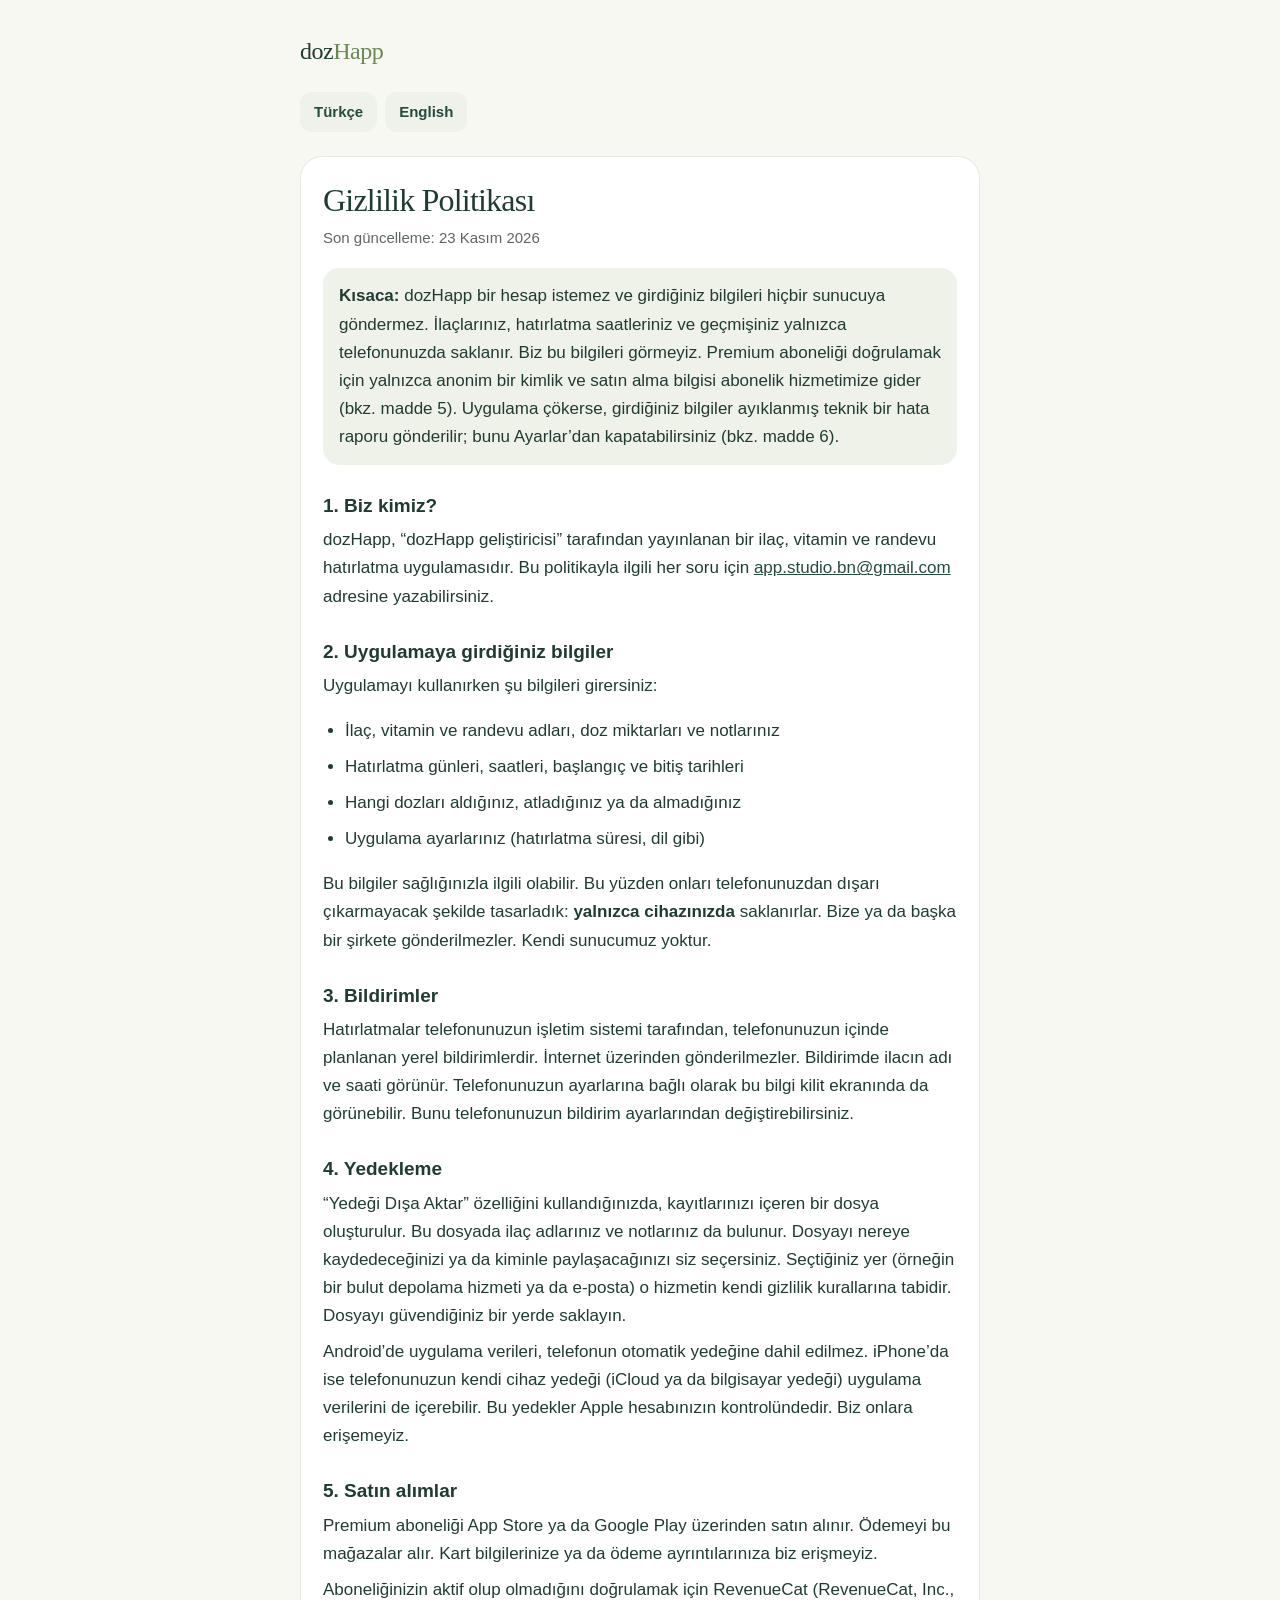
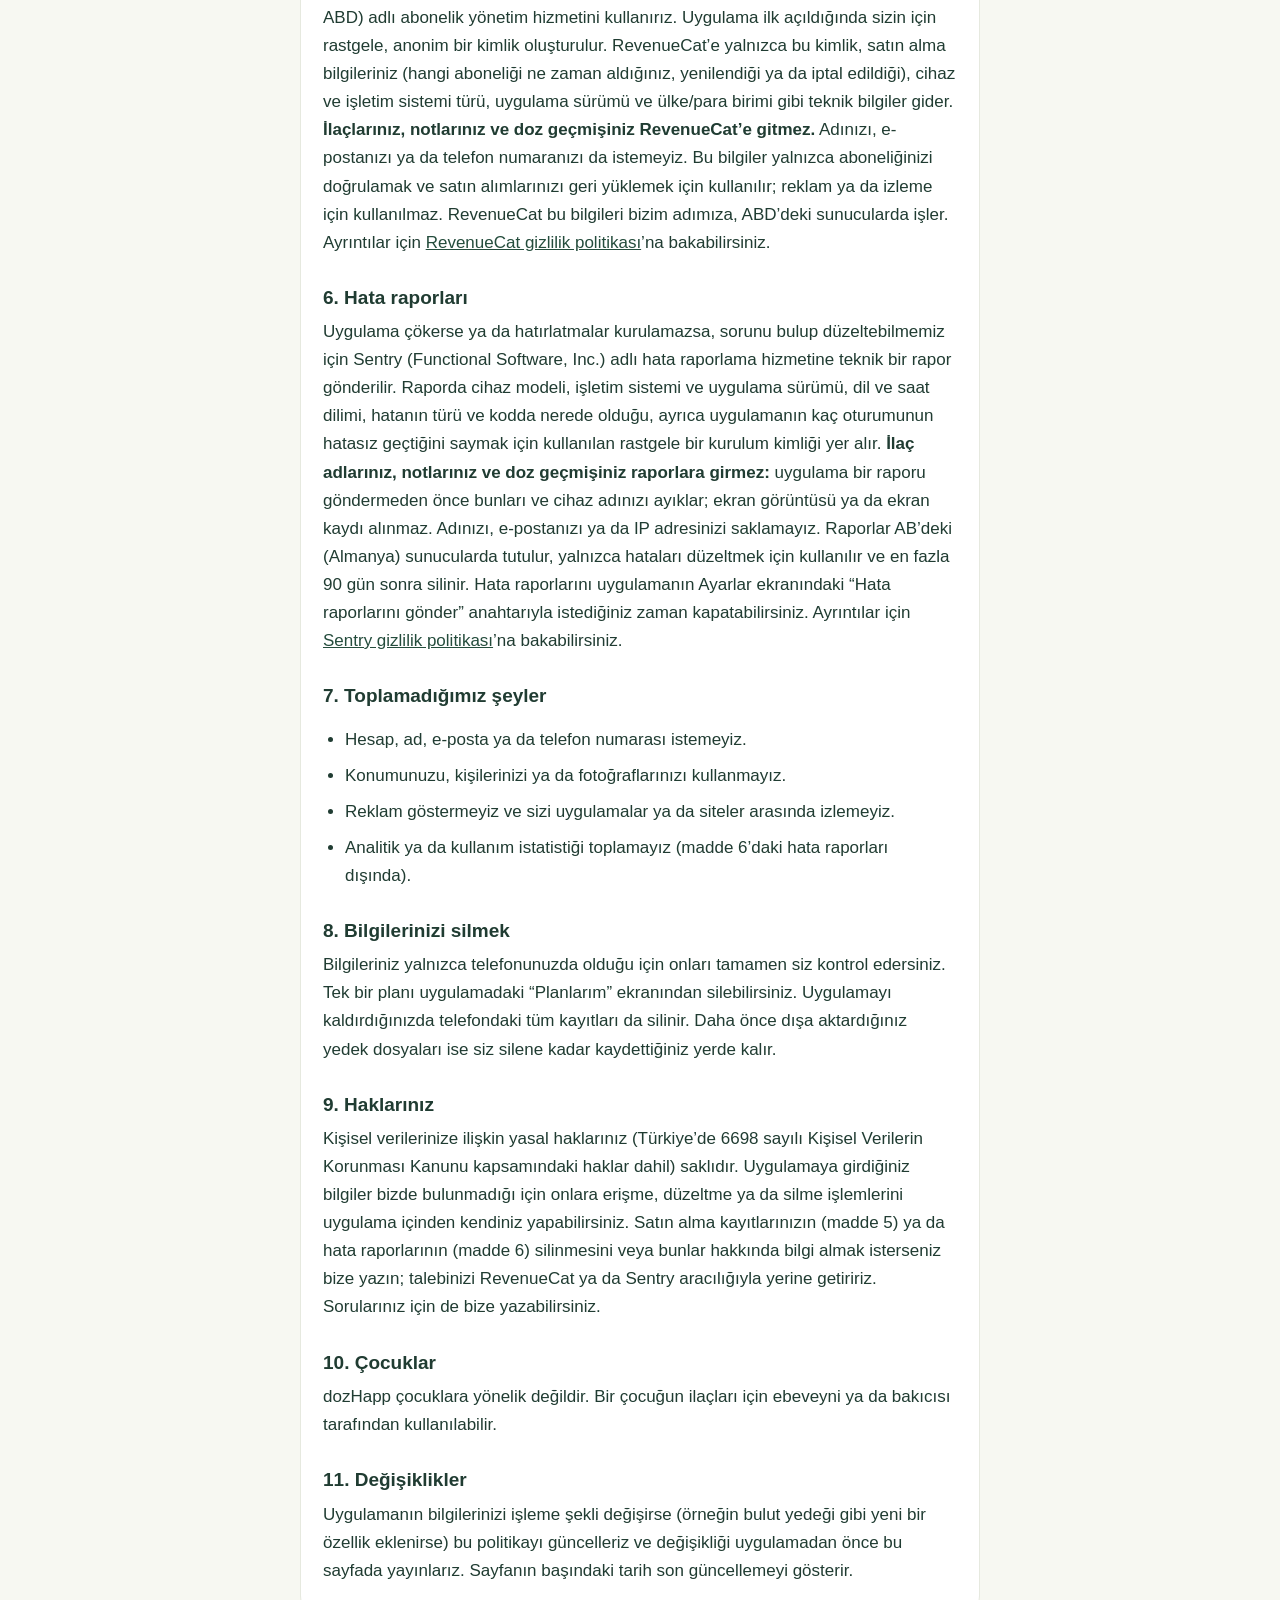
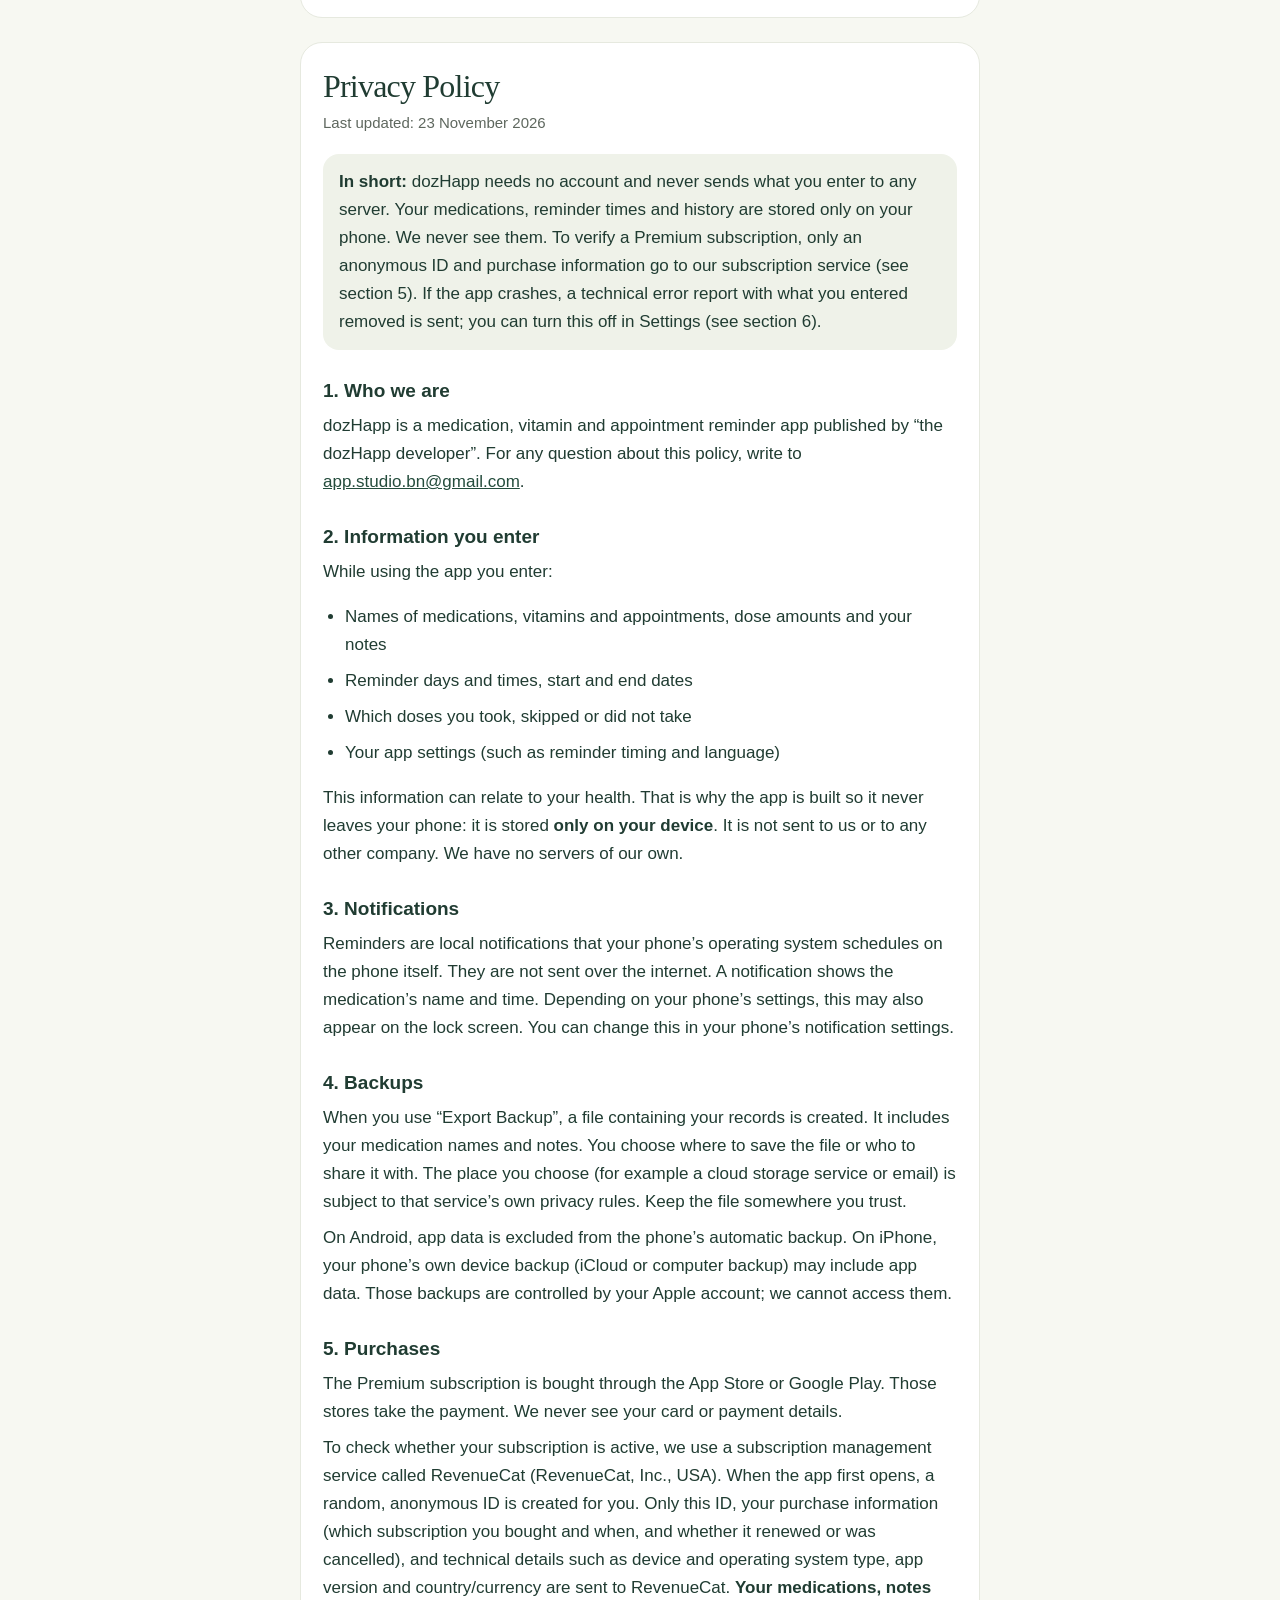
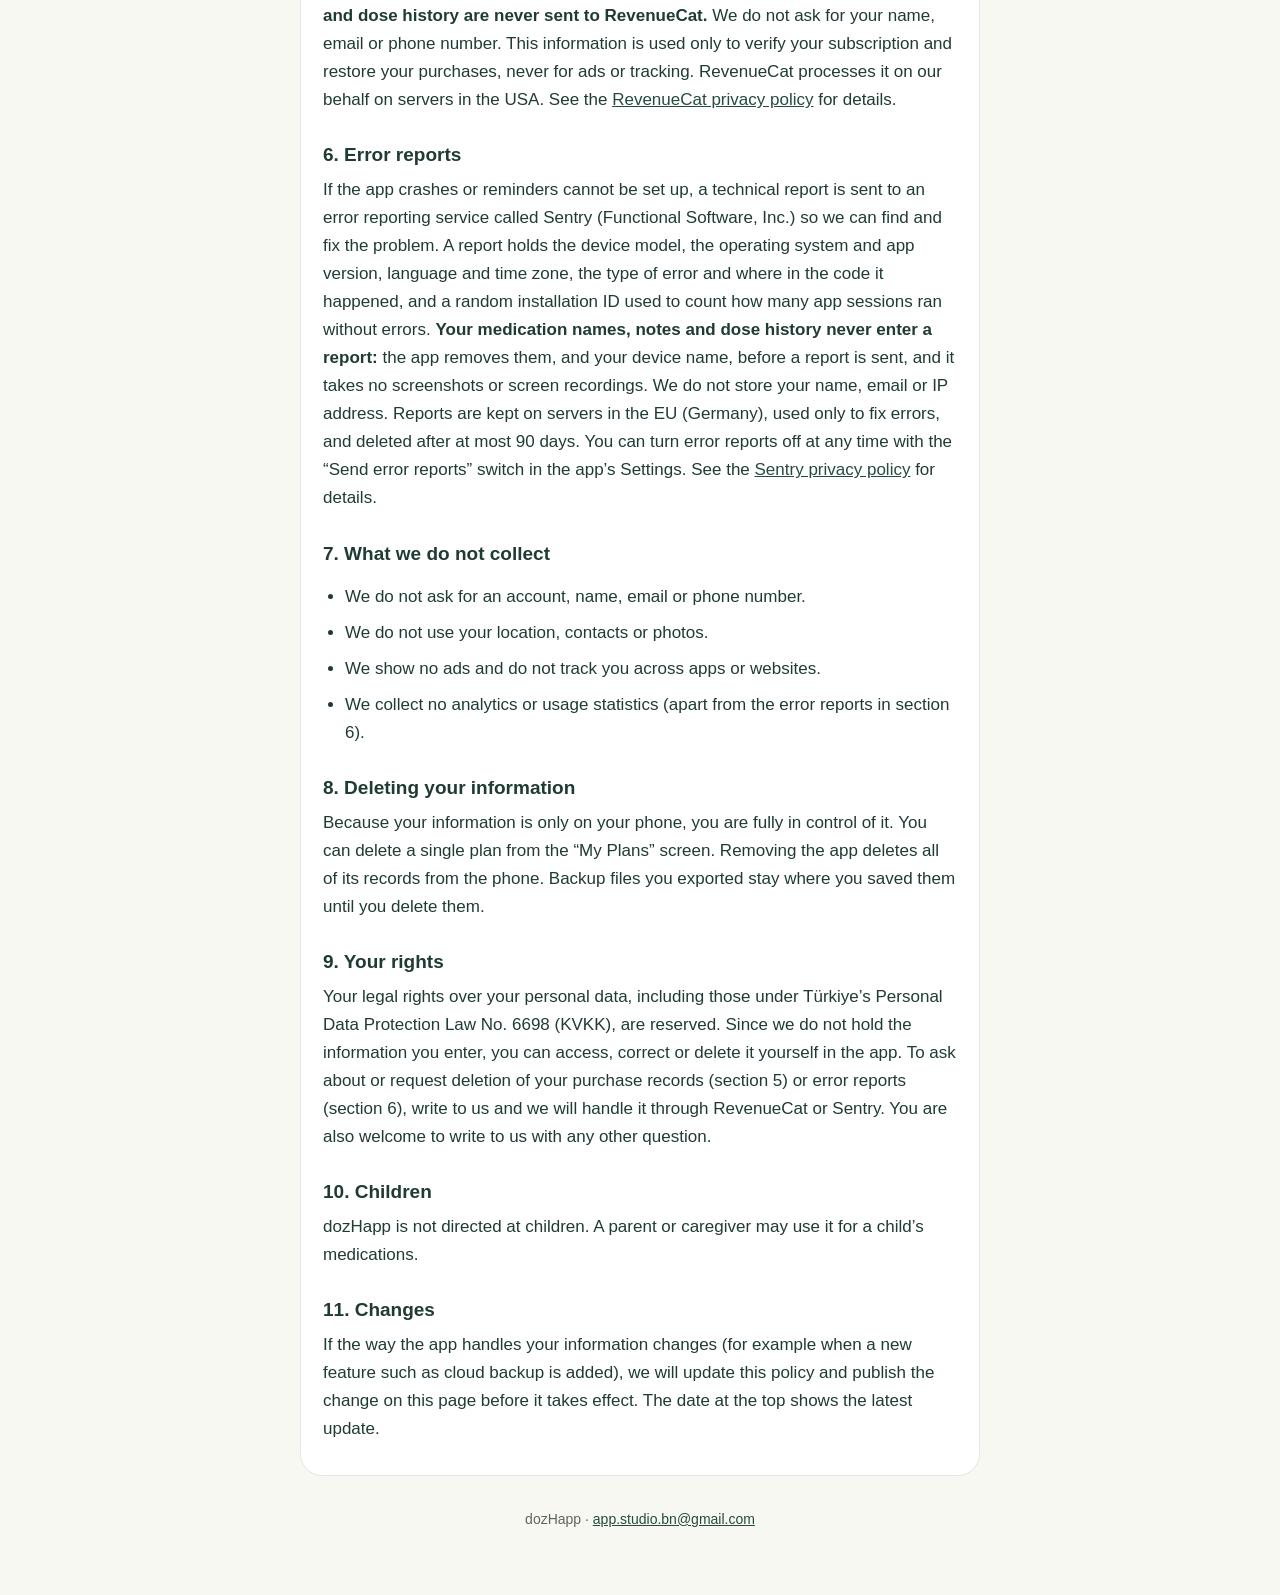
==== privacy/index.html @ 76ae60f5 "Publish dozHapp legal and support pages" ====
<!doctype html>
<html lang="tr">
<head>
  <meta charset="utf-8">
  <meta name="viewport" content="width=device-width, initial-scale=1">
  <title>Gizlilik Politikası · dozHapp</title>
  <meta name="description" content="dozHapp gizlilik politikası. Privacy policy for the dozHapp medication reminder app.">
  <link rel="stylesheet" href="../legal.css">
</head>
<body>
<main>
  <a class="brand" href="../">doz<span>Happ</span></a>
  <nav class="languages" aria-label="Dil / Language">
    <a href="#tr" hreflang="tr">Türkçe</a>
    <a href="#en" hreflang="en">English</a>
  </nav>

  <article id="tr" lang="tr">
    <h1>Gizlilik Politikası</h1>
    <p class="updated">Son güncelleme: 23 Kasım 2026</p>

    <p class="summary"><strong>Kısaca:</strong> dozHapp bir hesap istemez ve girdiğiniz bilgileri hiçbir sunucuya göndermez. İlaçlarınız, hatırlatma saatleriniz ve geçmişiniz yalnızca telefonunuzda saklanır. Biz bu bilgileri görmeyiz. Premium aboneliği doğrulamak için yalnızca anonim bir kimlik ve satın alma bilgisi abonelik hizmetimize gider (bkz. madde 5). Uygulama çökerse, girdiğiniz bilgiler ayıklanmış teknik bir hata raporu gönderilir; bunu Ayarlar’dan kapatabilirsiniz (bkz. madde 6).</p>

    <h2>1. Biz kimiz?</h2>
    <p>dozHapp, “dozHapp geliştiricisi” tarafından yayınlanan bir ilaç, vitamin ve randevu hatırlatma uygulamasıdır. Bu politikayla ilgili her soru için <a href="mailto:app.studio.bn@gmail.com">app.studio.bn@gmail.com</a> adresine yazabilirsiniz.</p>

    <h2>2. Uygulamaya girdiğiniz bilgiler</h2>
    <p>Uygulamayı kullanırken şu bilgileri girersiniz:</p>
    <ul>
      <li>İlaç, vitamin ve randevu adları, doz miktarları ve notlarınız</li>
      <li>Hatırlatma günleri, saatleri, başlangıç ve bitiş tarihleri</li>
      <li>Hangi dozları aldığınız, atladığınız ya da almadığınız</li>
      <li>Uygulama ayarlarınız (hatırlatma süresi, dil gibi)</li>
    </ul>
    <p>Bu bilgiler sağlığınızla ilgili olabilir. Bu yüzden onları telefonunuzdan dışarı çıkarmayacak şekilde tasarladık: <strong>yalnızca cihazınızda</strong> saklanırlar. Bize ya da başka bir şirkete gönderilmezler. Kendi sunucumuz yoktur.</p>

    <h2>3. Bildirimler</h2>
    <p>Hatırlatmalar telefonunuzun işletim sistemi tarafından, telefonunuzun içinde planlanan yerel bildirimlerdir. İnternet üzerinden gönderilmezler. Bildirimde ilacın adı ve saati görünür. Telefonunuzun ayarlarına bağlı olarak bu bilgi kilit ekranında da görünebilir. Bunu telefonunuzun bildirim ayarlarından değiştirebilirsiniz.</p>

    <h2>4. Yedekleme</h2>
    <p>“Yedeği Dışa Aktar” özelliğini kullandığınızda, kayıtlarınızı içeren bir dosya oluşturulur. Bu dosyada ilaç adlarınız ve notlarınız da bulunur. Dosyayı nereye kaydedeceğinizi ya da kiminle paylaşacağınızı siz seçersiniz. Seçtiğiniz yer (örneğin bir bulut depolama hizmeti ya da e-posta) o hizmetin kendi gizlilik kurallarına tabidir. Dosyayı güvendiğiniz bir yerde saklayın.</p>
    <p>Android’de uygulama verileri, telefonun otomatik yedeğine dahil edilmez. iPhone’da ise telefonunuzun kendi cihaz yedeği (iCloud ya da bilgisayar yedeği) uygulama verilerini de içerebilir. Bu yedekler Apple hesabınızın kontrolündedir. Biz onlara erişemeyiz.</p>

    <h2>5. Satın alımlar</h2>
    <p>Premium aboneliği App Store ya da Google Play üzerinden satın alınır. Ödemeyi bu mağazalar alır. Kart bilgilerinize ya da ödeme ayrıntılarınıza biz erişmeyiz.</p>
    <p>Aboneliğinizin aktif olup olmadığını doğrulamak için RevenueCat (RevenueCat, Inc., ABD) adlı abonelik yönetim hizmetini kullanırız. Uygulama ilk açıldığında sizin için rastgele, anonim bir kimlik oluşturulur. RevenueCat’e yalnızca bu kimlik, satın alma bilgileriniz (hangi aboneliği ne zaman aldığınız, yenilendiği ya da iptal edildiği), cihaz ve işletim sistemi türü, uygulama sürümü ve ülke/para birimi gibi teknik bilgiler gider. <strong>İlaçlarınız, notlarınız ve doz geçmişiniz RevenueCat’e gitmez.</strong> Adınızı, e-postanızı ya da telefon numaranızı da istemeyiz. Bu bilgiler yalnızca aboneliğinizi doğrulamak ve satın alımlarınızı geri yüklemek için kullanılır; reklam ya da izleme için kullanılmaz. RevenueCat bu bilgileri bizim adımıza, ABD’deki sunucularda işler. Ayrıntılar için <a href="https://www.revenuecat.com/privacy">RevenueCat gizlilik politikası</a>’na bakabilirsiniz.</p>

    <h2>6. Hata raporları</h2>
    <p>Uygulama çökerse ya da hatırlatmalar kurulamazsa, sorunu bulup düzeltebilmemiz için Sentry (Functional Software, Inc.) adlı hata raporlama hizmetine teknik bir rapor gönderilir. Raporda cihaz modeli, işletim sistemi ve uygulama sürümü, dil ve saat dilimi, hatanın türü ve kodda nerede olduğu, ayrıca uygulamanın kaç oturumunun hatasız geçtiğini saymak için kullanılan rastgele bir kurulum kimliği yer alır. <strong>İlaç adlarınız, notlarınız ve doz geçmişiniz raporlara girmez:</strong> uygulama bir raporu göndermeden önce bunları ve cihaz adınızı ayıklar; ekran görüntüsü ya da ekran kaydı alınmaz. Adınızı, e-postanızı ya da IP adresinizi saklamayız. Raporlar AB’deki (Almanya) sunucularda tutulur, yalnızca hataları düzeltmek için kullanılır ve en fazla 90 gün sonra silinir. Hata raporlarını uygulamanın Ayarlar ekranındaki “Hata raporlarını gönder” anahtarıyla istediğiniz zaman kapatabilirsiniz. Ayrıntılar için <a href="https://sentry.io/privacy/">Sentry gizlilik politikası</a>’na bakabilirsiniz.</p>

    <h2>7. Toplamadığımız şeyler</h2>
    <ul>
      <li>Hesap, ad, e-posta ya da telefon numarası istemeyiz.</li>
      <li>Konumunuzu, kişilerinizi ya da fotoğraflarınızı kullanmayız.</li>
      <li>Reklam göstermeyiz ve sizi uygulamalar ya da siteler arasında izlemeyiz.</li>
      <li>Analitik ya da kullanım istatistiği toplamayız (madde 6’daki hata raporları dışında).</li>
    </ul>

    <h2>8. Bilgilerinizi silmek</h2>
    <p>Bilgileriniz yalnızca telefonunuzda olduğu için onları tamamen siz kontrol edersiniz. Tek bir planı uygulamadaki “Planlarım” ekranından silebilirsiniz. Uygulamayı kaldırdığınızda telefondaki tüm kayıtları da silinir. Daha önce dışa aktardığınız yedek dosyaları ise siz silene kadar kaydettiğiniz yerde kalır.</p>

    <h2>9. Haklarınız</h2>
    <p>Kişisel verilerinize ilişkin yasal haklarınız (Türkiye’de 6698 sayılı Kişisel Verilerin Korunması Kanunu kapsamındaki haklar dahil) saklıdır. Uygulamaya girdiğiniz bilgiler bizde bulunmadığı için onlara erişme, düzeltme ya da silme işlemlerini uygulama içinden kendiniz yapabilirsiniz. Satın alma kayıtlarınızın (madde 5) ya da hata raporlarının (madde 6) silinmesini veya bunlar hakkında bilgi almak isterseniz bize yazın; talebinizi RevenueCat ya da Sentry aracılığıyla yerine getiririz. Sorularınız için de bize yazabilirsiniz.</p>

    <h2>10. Çocuklar</h2>
    <p>dozHapp çocuklara yönelik değildir. Bir çocuğun ilaçları için ebeveyni ya da bakıcısı tarafından kullanılabilir.</p>

    <h2>11. Değişiklikler</h2>
    <p>Uygulamanın bilgilerinizi işleme şekli değişirse (örneğin bulut yedeği gibi yeni bir özellik eklenirse) bu politikayı güncelleriz ve değişikliği uygulamadan önce bu sayfada yayınlarız. Sayfanın başındaki tarih son güncellemeyi gösterir.</p>
  </article>

  <article id="en" lang="en">
    <h1>Privacy Policy</h1>
    <p class="updated">Last updated: 23 November 2026</p>

    <p class="summary"><strong>In short:</strong> dozHapp needs no account and never sends what you enter to any server. Your medications, reminder times and history are stored only on your phone. We never see them. To verify a Premium subscription, only an anonymous ID and purchase information go to our subscription service (see section 5). If the app crashes, a technical error report with what you entered removed is sent; you can turn this off in Settings (see section 6).</p>

    <h2>1. Who we are</h2>
    <p>dozHapp is a medication, vitamin and appointment reminder app published by “the dozHapp developer”. For any question about this policy, write to <a href="mailto:app.studio.bn@gmail.com">app.studio.bn@gmail.com</a>.</p>

    <h2>2. Information you enter</h2>
    <p>While using the app you enter:</p>
    <ul>
      <li>Names of medications, vitamins and appointments, dose amounts and your notes</li>
      <li>Reminder days and times, start and end dates</li>
      <li>Which doses you took, skipped or did not take</li>
      <li>Your app settings (such as reminder timing and language)</li>
    </ul>
    <p>This information can relate to your health. That is why the app is built so it never leaves your phone: it is stored <strong>only on your device</strong>. It is not sent to us or to any other company. We have no servers of our own.</p>

    <h2>3. Notifications</h2>
    <p>Reminders are local notifications that your phone’s operating system schedules on the phone itself. They are not sent over the internet. A notification shows the medication’s name and time. Depending on your phone’s settings, this may also appear on the lock screen. You can change this in your phone’s notification settings.</p>

    <h2>4. Backups</h2>
    <p>When you use “Export Backup”, a file containing your records is created. It includes your medication names and notes. You choose where to save the file or who to share it with. The place you choose (for example a cloud storage service or email) is subject to that service’s own privacy rules. Keep the file somewhere you trust.</p>
    <p>On Android, app data is excluded from the phone’s automatic backup. On iPhone, your phone’s own device backup (iCloud or computer backup) may include app data. Those backups are controlled by your Apple account; we cannot access them.</p>

    <h2>5. Purchases</h2>
    <p>The Premium subscription is bought through the App Store or Google Play. Those stores take the payment. We never see your card or payment details.</p>
    <p>To check whether your subscription is active, we use a subscription management service called RevenueCat (RevenueCat, Inc., USA). When the app first opens, a random, anonymous ID is created for you. Only this ID, your purchase information (which subscription you bought and when, and whether it renewed or was cancelled), and technical details such as device and operating system type, app version and country/currency are sent to RevenueCat. <strong>Your medications, notes and dose history are never sent to RevenueCat.</strong> We do not ask for your name, email or phone number. This information is used only to verify your subscription and restore your purchases, never for ads or tracking. RevenueCat processes it on our behalf on servers in the USA. See the <a href="https://www.revenuecat.com/privacy">RevenueCat privacy policy</a> for details.</p>

    <h2>6. Error reports</h2>
    <p>If the app crashes or reminders cannot be set up, a technical report is sent to an error reporting service called Sentry (Functional Software, Inc.) so we can find and fix the problem. A report holds the device model, the operating system and app version, language and time zone, the type of error and where in the code it happened, and a random installation ID used to count how many app sessions ran without errors. <strong>Your medication names, notes and dose history never enter a report:</strong> the app removes them, and your device name, before a report is sent, and it takes no screenshots or screen recordings. We do not store your name, email or IP address. Reports are kept on servers in the EU (Germany), used only to fix errors, and deleted after at most 90 days. You can turn error reports off at any time with the “Send error reports” switch in the app’s Settings. See the <a href="https://sentry.io/privacy/">Sentry privacy policy</a> for details.</p>

    <h2>7. What we do not collect</h2>
    <ul>
      <li>We do not ask for an account, name, email or phone number.</li>
      <li>We do not use your location, contacts or photos.</li>
      <li>We show no ads and do not track you across apps or websites.</li>
      <li>We collect no analytics or usage statistics (apart from the error reports in section 6).</li>
    </ul>

    <h2>8. Deleting your information</h2>
    <p>Because your information is only on your phone, you are fully in control of it. You can delete a single plan from the “My Plans” screen. Removing the app deletes all of its records from the phone. Backup files you exported stay where you saved them until you delete them.</p>

    <h2>9. Your rights</h2>
    <p>Your legal rights over your personal data, including those under Türkiye’s Personal Data Protection Law No. 6698 (KVKK), are reserved. Since we do not hold the information you enter, you can access, correct or delete it yourself in the app. To ask about or request deletion of your purchase records (section 5) or error reports (section 6), write to us and we will handle it through RevenueCat or Sentry. You are also welcome to write to us with any other question.</p>

    <h2>10. Children</h2>
    <p>dozHapp is not directed at children. A parent or caregiver may use it for a child’s medications.</p>

    <h2>11. Changes</h2>
    <p>If the way the app handles your information changes (for example when a new feature such as cloud backup is added), we will update this policy and publish the change on this page before it takes effect. The date at the top shows the latest update.</p>
  </article>

  <footer>dozHapp · <a href="mailto:app.studio.bn@gmail.com">app.studio.bn@gmail.com</a></footer>
</main>
</body>
</html>
---- legal.css ----
:root {
  --background: #F7F8F2;
  --surface: #FFFFFF;
  --ink: #203C32;
  --muted: #5E675E;
  --green: #244C3C;
  --line: #E6E9DF;
  --soft: #EFF2E9;
}

* { box-sizing: border-box; }

html { -webkit-text-size-adjust: 100%; }

body {
  margin: 0;
  background: var(--background);
  color: var(--ink);
  font: 17px/1.65 -apple-system, BlinkMacSystemFont, "Segoe UI", Roboto, "Helvetica Neue", Arial, sans-serif;
}

main {
  max-width: 720px;
  margin: 0 auto;
  padding: 32px 20px 64px;
}

.brand {
  display: inline-flex;
  align-items: baseline;
  font-family: Georgia, "Times New Roman", serif;
  font-size: 24px;
  color: var(--ink);
  text-decoration: none;
  letter-spacing: -0.5px;
}
.brand span { color: #6A8952; }

.languages {
  display: flex;
  gap: 8px;
  margin: 20px 0 8px;
}
.languages a {
  min-height: 40px;
  padding: 8px 14px;
  border-radius: 12px;
  background: var(--soft);
  color: var(--green);
  font-weight: 600;
  font-size: 15px;
  text-decoration: none;
}

article {
  margin-top: 24px;
  padding: 24px 22px;
  background: var(--surface);
  border: 1px solid var(--line);
  border-radius: 22px;
}

h1 {
  margin: 0 0 6px;
  font-family: Georgia, "Times New Roman", serif;
  font-weight: 400;
  font-size: 32px;
  line-height: 1.2;
  letter-spacing: -0.8px;
}
h2 {
  margin: 28px 0 6px;
  font-size: 19px;
  line-height: 1.35;
}
p, li { margin: 8px 0; }
ul { padding-left: 22px; }
.updated { margin: 0 0 18px; color: var(--muted); font-size: 15px; }
.summary {
  padding: 14px 16px;
  border-radius: 16px;
  background: var(--soft);
}
a { color: var(--green); }

.cards { display: grid; gap: 12px; margin-top: 24px; }
.cards a {
  display: block;
  padding: 20px 22px;
  background: var(--surface);
  border: 1px solid var(--line);
  border-radius: 20px;
  color: var(--ink);
  text-decoration: none;
  font-weight: 600;
}
.cards small { display: block; color: var(--muted); font-weight: 400; }

footer { margin-top: 32px; color: var(--muted); font-size: 14px; text-align: center; }
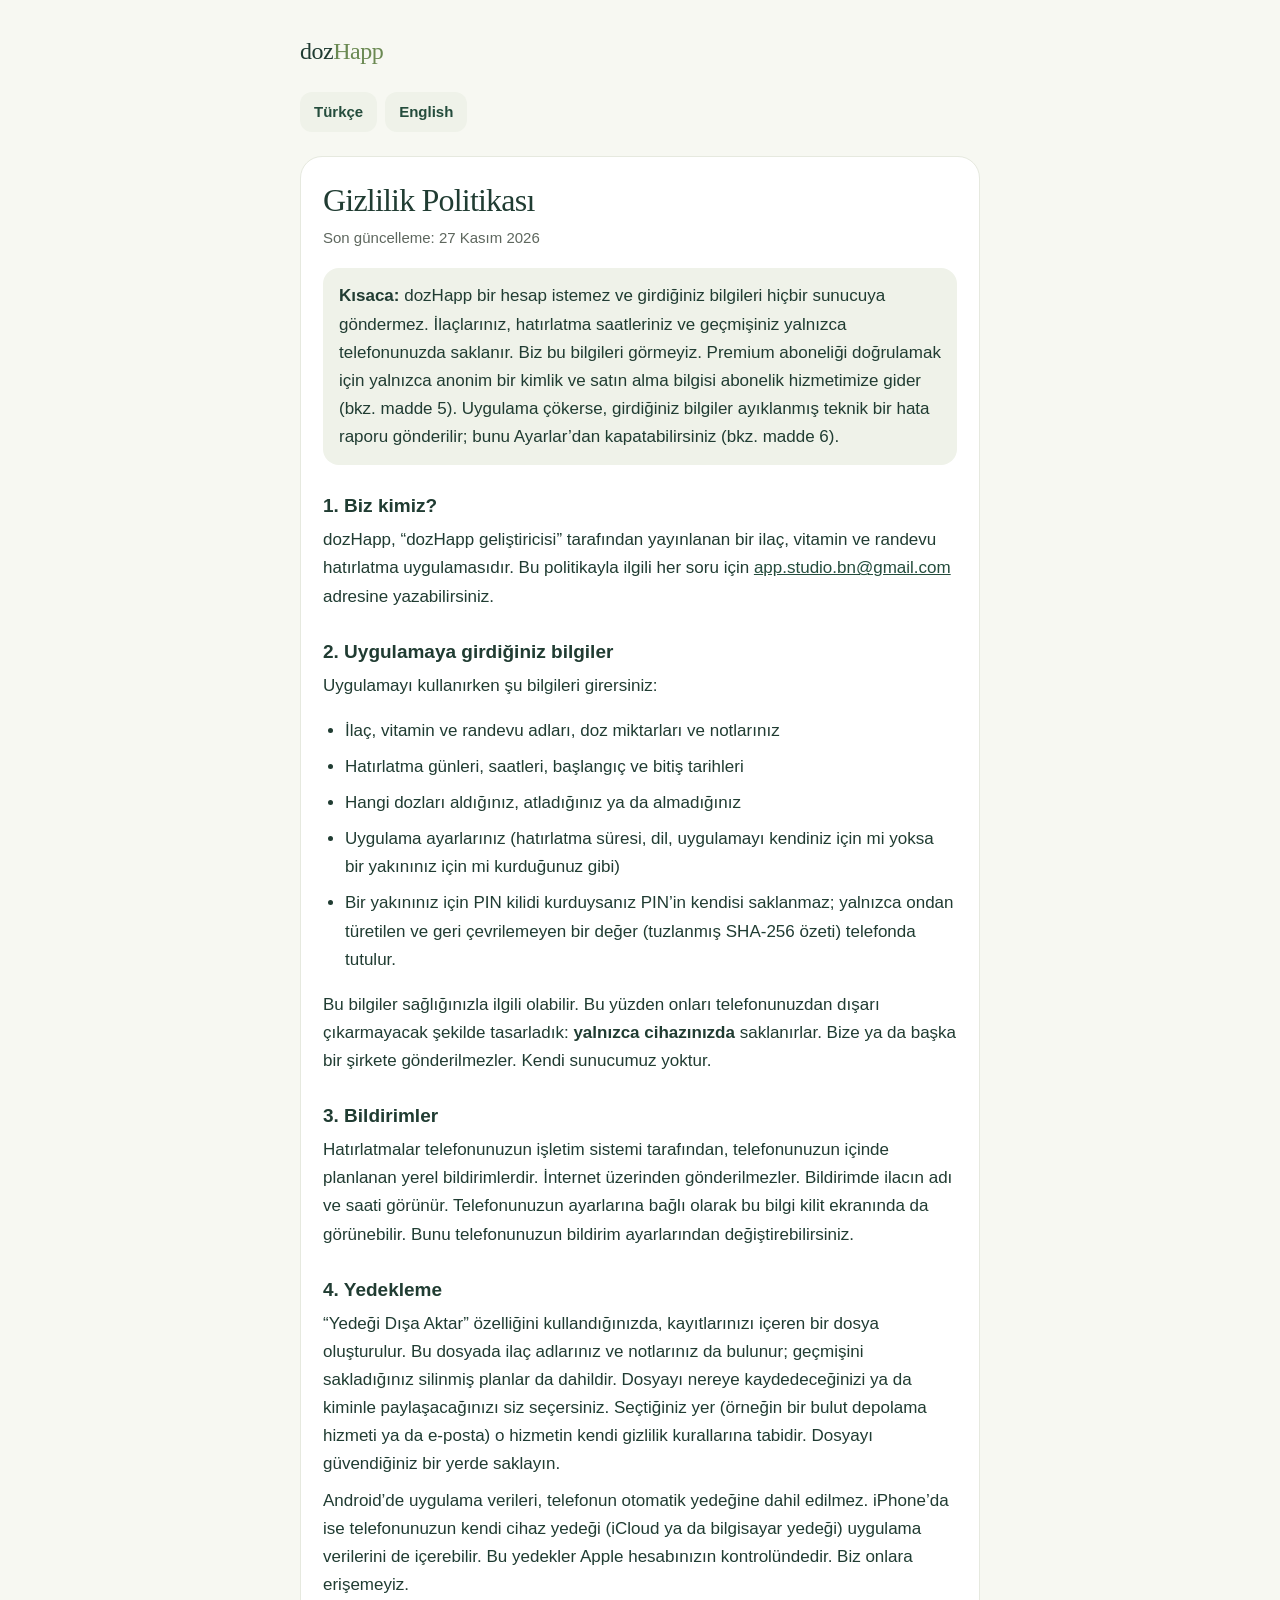
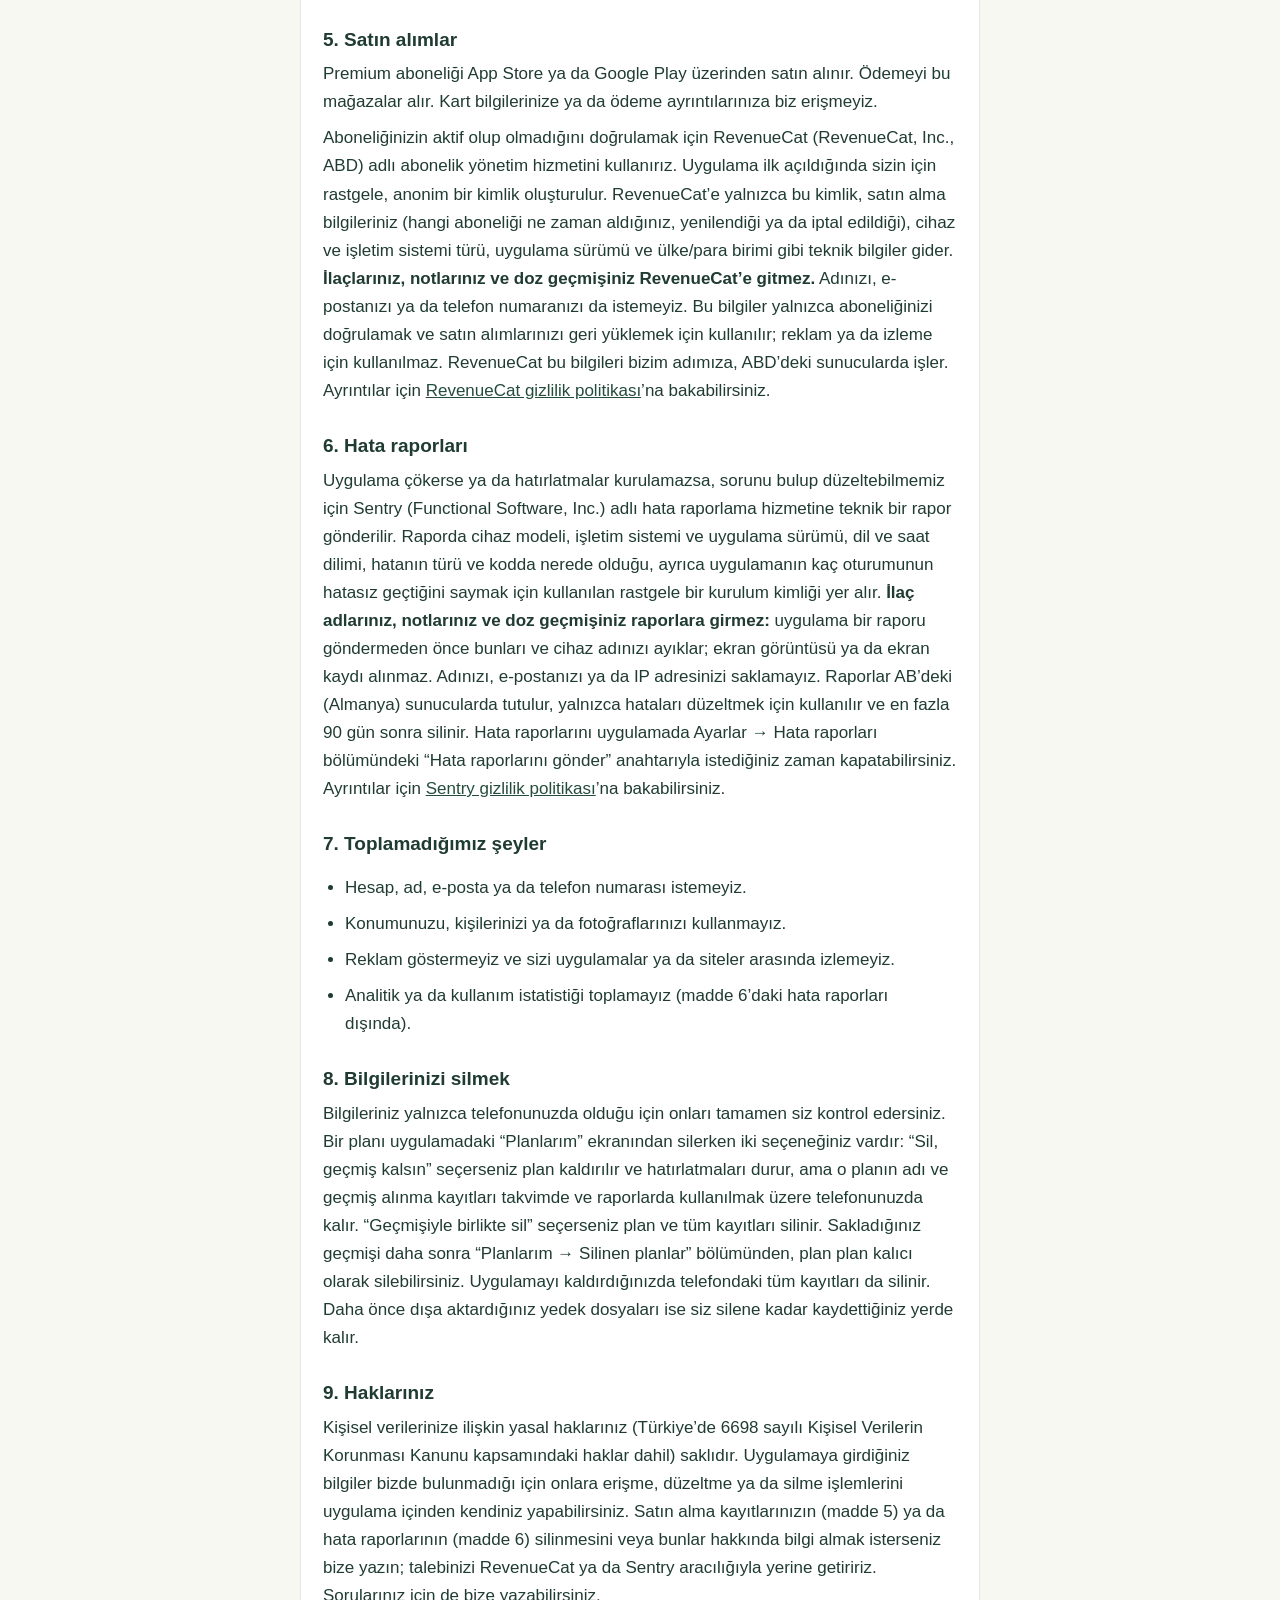
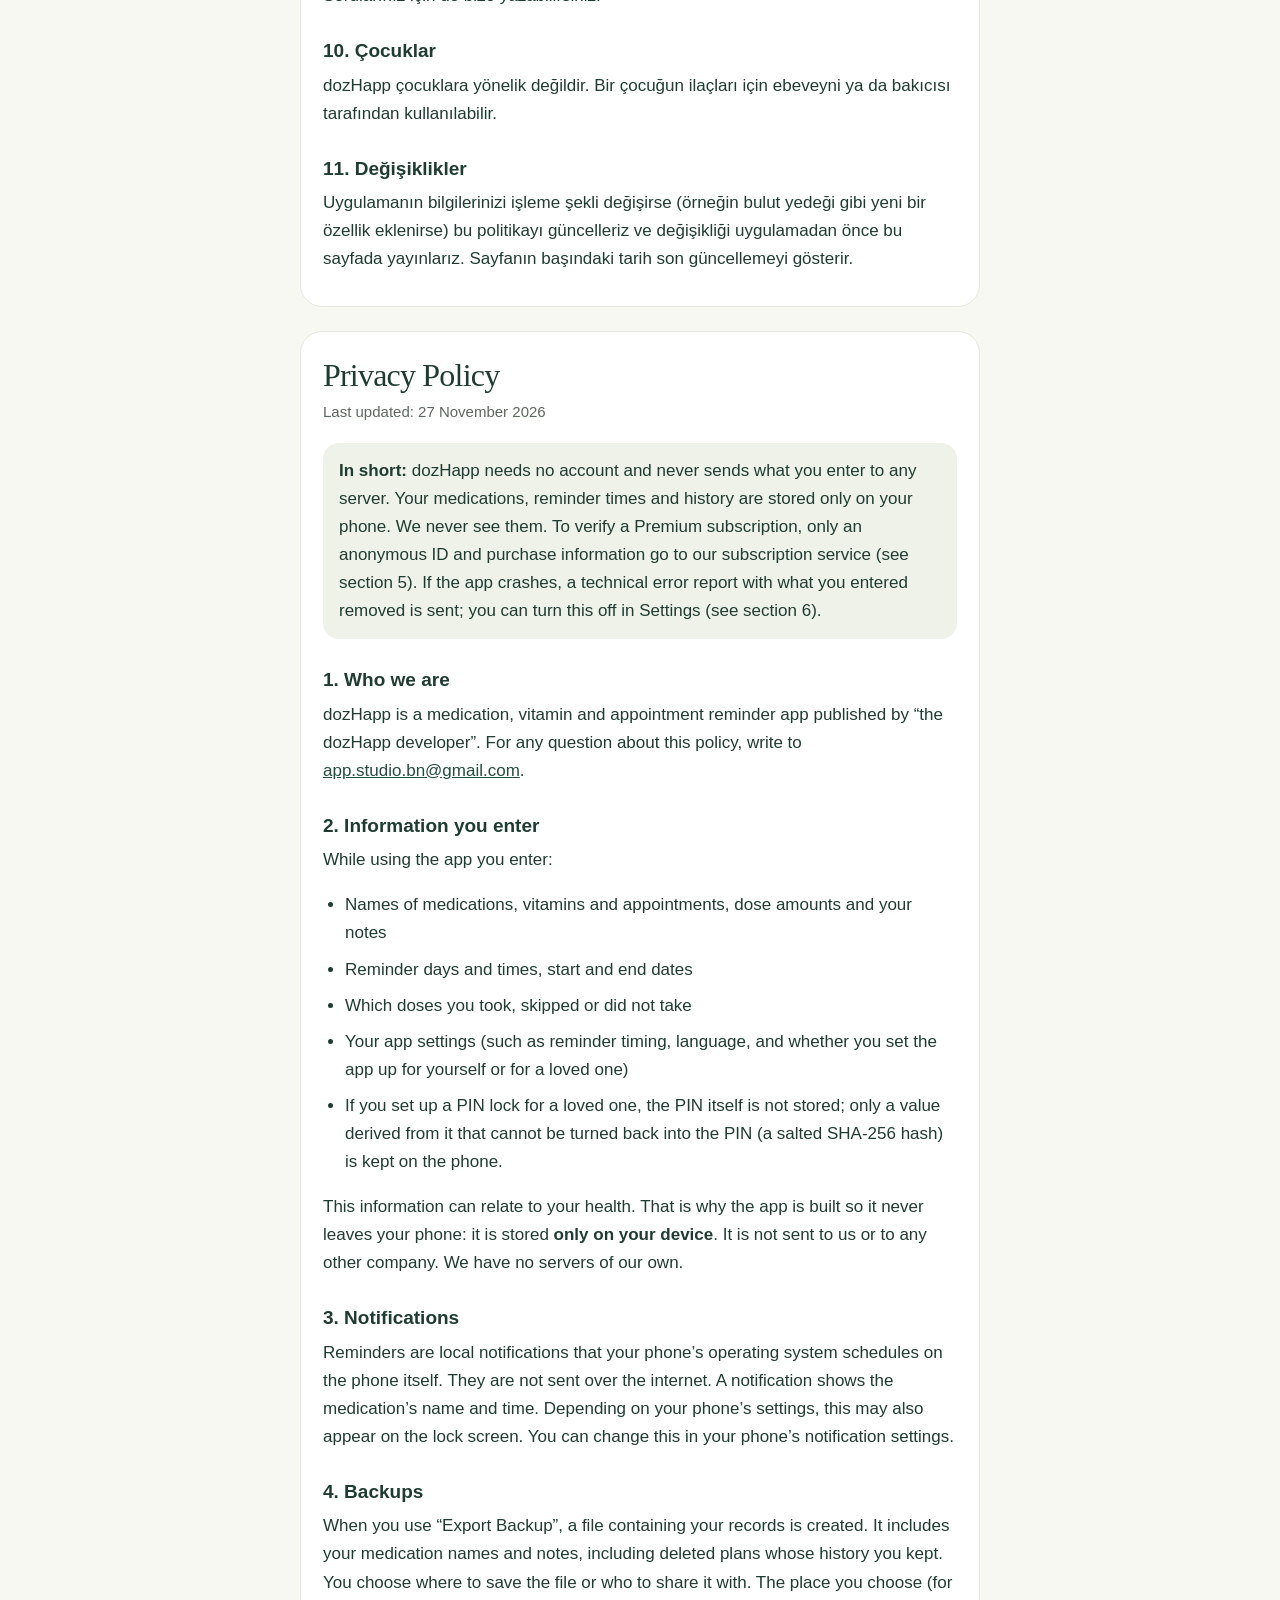
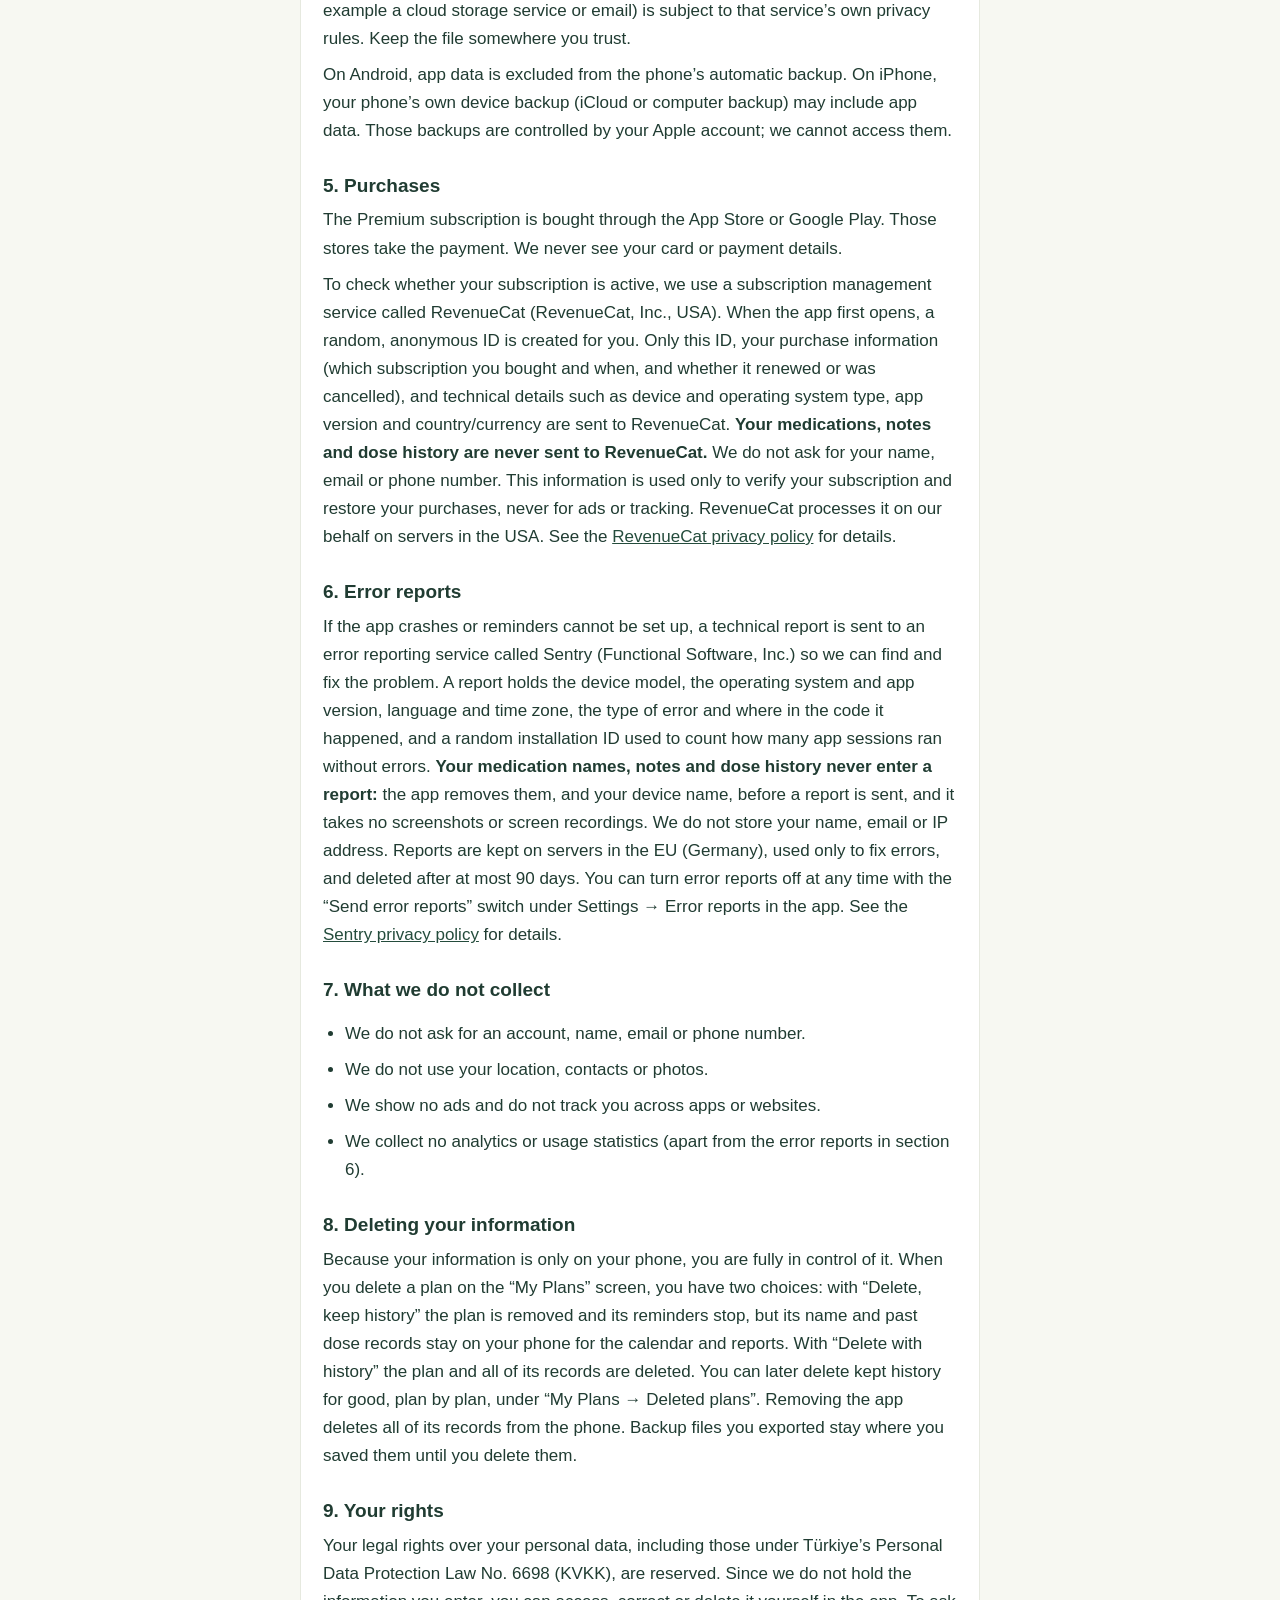
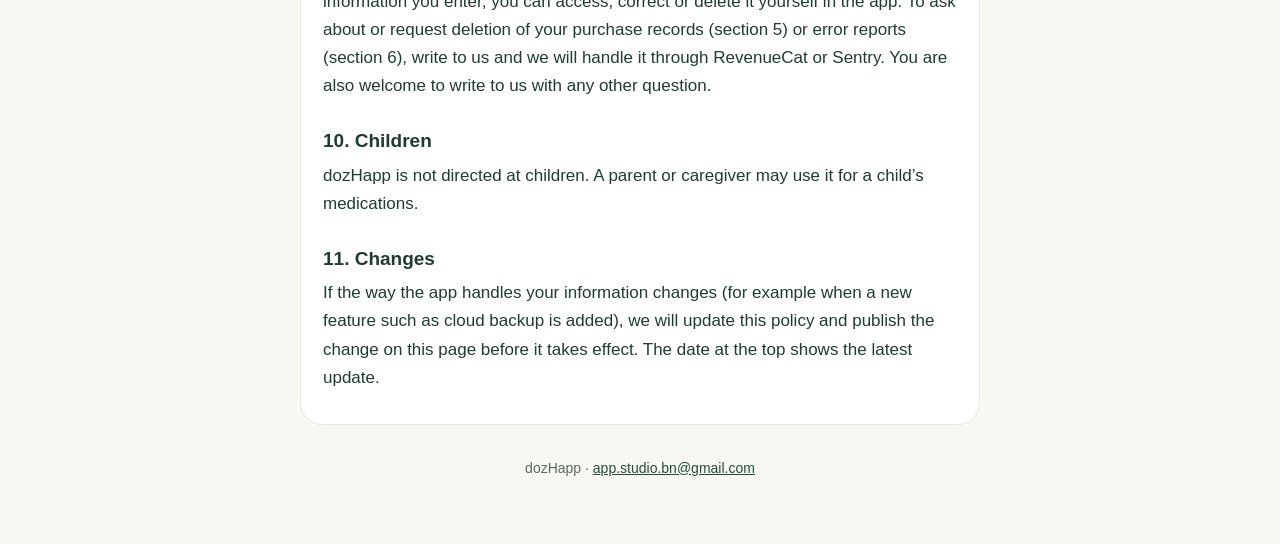
==== commit 6f5059b7: "Update privacy policy, terms and support page (27 Nov 2026)" ====
--- a/privacy/index.html
+++ b/privacy/index.html
@@ -17,7 +17,7 @@
 
   <article id="tr" lang="tr">
     <h1>Gizlilik Politikası</h1>
-    <p class="updated">Son güncelleme: 23 Kasım 2026</p>
+    <p class="updated">Son güncelleme: 27 Kasım 2026</p>
 
     <p class="summary"><strong>Kısaca:</strong> dozHapp bir hesap istemez ve girdiğiniz bilgileri hiçbir sunucuya göndermez. İlaçlarınız, hatırlatma saatleriniz ve geçmişiniz yalnızca telefonunuzda saklanır. Biz bu bilgileri görmeyiz. Premium aboneliği doğrulamak için yalnızca anonim bir kimlik ve satın alma bilgisi abonelik hizmetimize gider (bkz. madde 5). Uygulama çökerse, girdiğiniz bilgiler ayıklanmış teknik bir hata raporu gönderilir; bunu Ayarlar’dan kapatabilirsiniz (bkz. madde 6).</p>
 
@@ -30,7 +30,8 @@
       <li>İlaç, vitamin ve randevu adları, doz miktarları ve notlarınız</li>
       <li>Hatırlatma günleri, saatleri, başlangıç ve bitiş tarihleri</li>
       <li>Hangi dozları aldığınız, atladığınız ya da almadığınız</li>
-      <li>Uygulama ayarlarınız (hatırlatma süresi, dil gibi)</li>
+      <li>Uygulama ayarlarınız (hatırlatma süresi, dil, uygulamayı kendiniz için mi yoksa bir yakınınız için mi kurduğunuz gibi)</li>
+      <li>Bir yakınınız için PIN kilidi kurduysanız PIN’in kendisi saklanmaz; yalnızca ondan türetilen ve geri çevrilemeyen bir değer (tuzlanmış SHA-256 özeti) telefonda tutulur.</li>
     </ul>
     <p>Bu bilgiler sağlığınızla ilgili olabilir. Bu yüzden onları telefonunuzdan dışarı çıkarmayacak şekilde tasarladık: <strong>yalnızca cihazınızda</strong> saklanırlar. Bize ya da başka bir şirkete gönderilmezler. Kendi sunucumuz yoktur.</p>
 
@@ -38,7 +39,7 @@
     <p>Hatırlatmalar telefonunuzun işletim sistemi tarafından, telefonunuzun içinde planlanan yerel bildirimlerdir. İnternet üzerinden gönderilmezler. Bildirimde ilacın adı ve saati görünür. Telefonunuzun ayarlarına bağlı olarak bu bilgi kilit ekranında da görünebilir. Bunu telefonunuzun bildirim ayarlarından değiştirebilirsiniz.</p>
 
     <h2>4. Yedekleme</h2>
-    <p>“Yedeği Dışa Aktar” özelliğini kullandığınızda, kayıtlarınızı içeren bir dosya oluşturulur. Bu dosyada ilaç adlarınız ve notlarınız da bulunur. Dosyayı nereye kaydedeceğinizi ya da kiminle paylaşacağınızı siz seçersiniz. Seçtiğiniz yer (örneğin bir bulut depolama hizmeti ya da e-posta) o hizmetin kendi gizlilik kurallarına tabidir. Dosyayı güvendiğiniz bir yerde saklayın.</p>
+    <p>“Yedeği Dışa Aktar” özelliğini kullandığınızda, kayıtlarınızı içeren bir dosya oluşturulur. Bu dosyada ilaç adlarınız ve notlarınız da bulunur; geçmişini sakladığınız silinmiş planlar da dahildir. Dosyayı nereye kaydedeceğinizi ya da kiminle paylaşacağınızı siz seçersiniz. Seçtiğiniz yer (örneğin bir bulut depolama hizmeti ya da e-posta) o hizmetin kendi gizlilik kurallarına tabidir. Dosyayı güvendiğiniz bir yerde saklayın.</p>
     <p>Android’de uygulama verileri, telefonun otomatik yedeğine dahil edilmez. iPhone’da ise telefonunuzun kendi cihaz yedeği (iCloud ya da bilgisayar yedeği) uygulama verilerini de içerebilir. Bu yedekler Apple hesabınızın kontrolündedir. Biz onlara erişemeyiz.</p>
 
     <h2>5. Satın alımlar</h2>
@@ -46,7 +47,7 @@
     <p>Aboneliğinizin aktif olup olmadığını doğrulamak için RevenueCat (RevenueCat, Inc., ABD) adlı abonelik yönetim hizmetini kullanırız. Uygulama ilk açıldığında sizin için rastgele, anonim bir kimlik oluşturulur. RevenueCat’e yalnızca bu kimlik, satın alma bilgileriniz (hangi aboneliği ne zaman aldığınız, yenilendiği ya da iptal edildiği), cihaz ve işletim sistemi türü, uygulama sürümü ve ülke/para birimi gibi teknik bilgiler gider. <strong>İlaçlarınız, notlarınız ve doz geçmişiniz RevenueCat’e gitmez.</strong> Adınızı, e-postanızı ya da telefon numaranızı da istemeyiz. Bu bilgiler yalnızca aboneliğinizi doğrulamak ve satın alımlarınızı geri yüklemek için kullanılır; reklam ya da izleme için kullanılmaz. RevenueCat bu bilgileri bizim adımıza, ABD’deki sunucularda işler. Ayrıntılar için <a href="https://www.revenuecat.com/privacy">RevenueCat gizlilik politikası</a>’na bakabilirsiniz.</p>
 
     <h2>6. Hata raporları</h2>
-    <p>Uygulama çökerse ya da hatırlatmalar kurulamazsa, sorunu bulup düzeltebilmemiz için Sentry (Functional Software, Inc.) adlı hata raporlama hizmetine teknik bir rapor gönderilir. Raporda cihaz modeli, işletim sistemi ve uygulama sürümü, dil ve saat dilimi, hatanın türü ve kodda nerede olduğu, ayrıca uygulamanın kaç oturumunun hatasız geçtiğini saymak için kullanılan rastgele bir kurulum kimliği yer alır. <strong>İlaç adlarınız, notlarınız ve doz geçmişiniz raporlara girmez:</strong> uygulama bir raporu göndermeden önce bunları ve cihaz adınızı ayıklar; ekran görüntüsü ya da ekran kaydı alınmaz. Adınızı, e-postanızı ya da IP adresinizi saklamayız. Raporlar AB’deki (Almanya) sunucularda tutulur, yalnızca hataları düzeltmek için kullanılır ve en fazla 90 gün sonra silinir. Hata raporlarını uygulamanın Ayarlar ekranındaki “Hata raporlarını gönder” anahtarıyla istediğiniz zaman kapatabilirsiniz. Ayrıntılar için <a href="https://sentry.io/privacy/">Sentry gizlilik politikası</a>’na bakabilirsiniz.</p>
+    <p>Uygulama çökerse ya da hatırlatmalar kurulamazsa, sorunu bulup düzeltebilmemiz için Sentry (Functional Software, Inc.) adlı hata raporlama hizmetine teknik bir rapor gönderilir. Raporda cihaz modeli, işletim sistemi ve uygulama sürümü, dil ve saat dilimi, hatanın türü ve kodda nerede olduğu, ayrıca uygulamanın kaç oturumunun hatasız geçtiğini saymak için kullanılan rastgele bir kurulum kimliği yer alır. <strong>İlaç adlarınız, notlarınız ve doz geçmişiniz raporlara girmez:</strong> uygulama bir raporu göndermeden önce bunları ve cihaz adınızı ayıklar; ekran görüntüsü ya da ekran kaydı alınmaz. Adınızı, e-postanızı ya da IP adresinizi saklamayız. Raporlar AB’deki (Almanya) sunucularda tutulur, yalnızca hataları düzeltmek için kullanılır ve en fazla 90 gün sonra silinir. Hata raporlarını uygulamada Ayarlar → Hata raporları bölümündeki “Hata raporlarını gönder” anahtarıyla istediğiniz zaman kapatabilirsiniz. Ayrıntılar için <a href="https://sentry.io/privacy/">Sentry gizlilik politikası</a>’na bakabilirsiniz.</p>
 
     <h2>7. Toplamadığımız şeyler</h2>
     <ul>
@@ -57,7 +58,7 @@
     </ul>
 
     <h2>8. Bilgilerinizi silmek</h2>
-    <p>Bilgileriniz yalnızca telefonunuzda olduğu için onları tamamen siz kontrol edersiniz. Tek bir planı uygulamadaki “Planlarım” ekranından silebilirsiniz. Uygulamayı kaldırdığınızda telefondaki tüm kayıtları da silinir. Daha önce dışa aktardığınız yedek dosyaları ise siz silene kadar kaydettiğiniz yerde kalır.</p>
+    <p>Bilgileriniz yalnızca telefonunuzda olduğu için onları tamamen siz kontrol edersiniz. Bir planı uygulamadaki “Planlarım” ekranından silerken iki seçeneğiniz vardır: “Sil, geçmiş kalsın” seçerseniz plan kaldırılır ve hatırlatmaları durur, ama o planın adı ve geçmiş alınma kayıtları takvimde ve raporlarda kullanılmak üzere telefonunuzda kalır. “Geçmişiyle birlikte sil” seçerseniz plan ve tüm kayıtları silinir. Sakladığınız geçmişi daha sonra “Planlarım → Silinen planlar” bölümünden, plan plan kalıcı olarak silebilirsiniz. Uygulamayı kaldırdığınızda telefondaki tüm kayıtları da silinir. Daha önce dışa aktardığınız yedek dosyaları ise siz silene kadar kaydettiğiniz yerde kalır.</p>
 
     <h2>9. Haklarınız</h2>
     <p>Kişisel verilerinize ilişkin yasal haklarınız (Türkiye’de 6698 sayılı Kişisel Verilerin Korunması Kanunu kapsamındaki haklar dahil) saklıdır. Uygulamaya girdiğiniz bilgiler bizde bulunmadığı için onlara erişme, düzeltme ya da silme işlemlerini uygulama içinden kendiniz yapabilirsiniz. Satın alma kayıtlarınızın (madde 5) ya da hata raporlarının (madde 6) silinmesini veya bunlar hakkında bilgi almak isterseniz bize yazın; talebinizi RevenueCat ya da Sentry aracılığıyla yerine getiririz. Sorularınız için de bize yazabilirsiniz.</p>
@@ -71,7 +72,7 @@
 
   <article id="en" lang="en">
     <h1>Privacy Policy</h1>
-    <p class="updated">Last updated: 23 November 2026</p>
+    <p class="updated">Last updated: 27 November 2026</p>
 
     <p class="summary"><strong>In short:</strong> dozHapp needs no account and never sends what you enter to any server. Your medications, reminder times and history are stored only on your phone. We never see them. To verify a Premium subscription, only an anonymous ID and purchase information go to our subscription service (see section 5). If the app crashes, a technical error report with what you entered removed is sent; you can turn this off in Settings (see section 6).</p>
 
@@ -84,7 +85,8 @@
       <li>Names of medications, vitamins and appointments, dose amounts and your notes</li>
       <li>Reminder days and times, start and end dates</li>
       <li>Which doses you took, skipped or did not take</li>
-      <li>Your app settings (such as reminder timing and language)</li>
+      <li>Your app settings (such as reminder timing, language, and whether you set the app up for yourself or for a loved one)</li>
+      <li>If you set up a PIN lock for a loved one, the PIN itself is not stored; only a value derived from it that cannot be turned back into the PIN (a salted SHA-256 hash) is kept on the phone.</li>
     </ul>
     <p>This information can relate to your health. That is why the app is built so it never leaves your phone: it is stored <strong>only on your device</strong>. It is not sent to us or to any other company. We have no servers of our own.</p>
 
@@ -92,7 +94,7 @@
     <p>Reminders are local notifications that your phone’s operating system schedules on the phone itself. They are not sent over the internet. A notification shows the medication’s name and time. Depending on your phone’s settings, this may also appear on the lock screen. You can change this in your phone’s notification settings.</p>
 
     <h2>4. Backups</h2>
-    <p>When you use “Export Backup”, a file containing your records is created. It includes your medication names and notes. You choose where to save the file or who to share it with. The place you choose (for example a cloud storage service or email) is subject to that service’s own privacy rules. Keep the file somewhere you trust.</p>
+    <p>When you use “Export Backup”, a file containing your records is created. It includes your medication names and notes, including deleted plans whose history you kept. You choose where to save the file or who to share it with. The place you choose (for example a cloud storage service or email) is subject to that service’s own privacy rules. Keep the file somewhere you trust.</p>
     <p>On Android, app data is excluded from the phone’s automatic backup. On iPhone, your phone’s own device backup (iCloud or computer backup) may include app data. Those backups are controlled by your Apple account; we cannot access them.</p>
 
     <h2>5. Purchases</h2>
@@ -100,7 +102,7 @@
     <p>To check whether your subscription is active, we use a subscription management service called RevenueCat (RevenueCat, Inc., USA). When the app first opens, a random, anonymous ID is created for you. Only this ID, your purchase information (which subscription you bought and when, and whether it renewed or was cancelled), and technical details such as device and operating system type, app version and country/currency are sent to RevenueCat. <strong>Your medications, notes and dose history are never sent to RevenueCat.</strong> We do not ask for your name, email or phone number. This information is used only to verify your subscription and restore your purchases, never for ads or tracking. RevenueCat processes it on our behalf on servers in the USA. See the <a href="https://www.revenuecat.com/privacy">RevenueCat privacy policy</a> for details.</p>
 
     <h2>6. Error reports</h2>
-    <p>If the app crashes or reminders cannot be set up, a technical report is sent to an error reporting service called Sentry (Functional Software, Inc.) so we can find and fix the problem. A report holds the device model, the operating system and app version, language and time zone, the type of error and where in the code it happened, and a random installation ID used to count how many app sessions ran without errors. <strong>Your medication names, notes and dose history never enter a report:</strong> the app removes them, and your device name, before a report is sent, and it takes no screenshots or screen recordings. We do not store your name, email or IP address. Reports are kept on servers in the EU (Germany), used only to fix errors, and deleted after at most 90 days. You can turn error reports off at any time with the “Send error reports” switch in the app’s Settings. See the <a href="https://sentry.io/privacy/">Sentry privacy policy</a> for details.</p>
+    <p>If the app crashes or reminders cannot be set up, a technical report is sent to an error reporting service called Sentry (Functional Software, Inc.) so we can find and fix the problem. A report holds the device model, the operating system and app version, language and time zone, the type of error and where in the code it happened, and a random installation ID used to count how many app sessions ran without errors. <strong>Your medication names, notes and dose history never enter a report:</strong> the app removes them, and your device name, before a report is sent, and it takes no screenshots or screen recordings. We do not store your name, email or IP address. Reports are kept on servers in the EU (Germany), used only to fix errors, and deleted after at most 90 days. You can turn error reports off at any time with the “Send error reports” switch under Settings → Error reports in the app. See the <a href="https://sentry.io/privacy/">Sentry privacy policy</a> for details.</p>
 
     <h2>7. What we do not collect</h2>
     <ul>
@@ -111,7 +113,7 @@
     </ul>
 
     <h2>8. Deleting your information</h2>
-    <p>Because your information is only on your phone, you are fully in control of it. You can delete a single plan from the “My Plans” screen. Removing the app deletes all of its records from the phone. Backup files you exported stay where you saved them until you delete them.</p>
+    <p>Because your information is only on your phone, you are fully in control of it. When you delete a plan on the “My Plans” screen, you have two choices: with “Delete, keep history” the plan is removed and its reminders stop, but its name and past dose records stay on your phone for the calendar and reports. With “Delete with history” the plan and all of its records are deleted. You can later delete kept history for good, plan by plan, under “My Plans → Deleted plans”. Removing the app deletes all of its records from the phone. Backup files you exported stay where you saved them until you delete them.</p>
 
     <h2>9. Your rights</h2>
     <p>Your legal rights over your personal data, including those under Türkiye’s Personal Data Protection Law No. 6698 (KVKK), are reserved. Since we do not hold the information you enter, you can access, correct or delete it yourself in the app. To ask about or request deletion of your purchase records (section 5) or error reports (section 6), write to us and we will handle it through RevenueCat or Sentry. You are also welcome to write to us with any other question.</p>
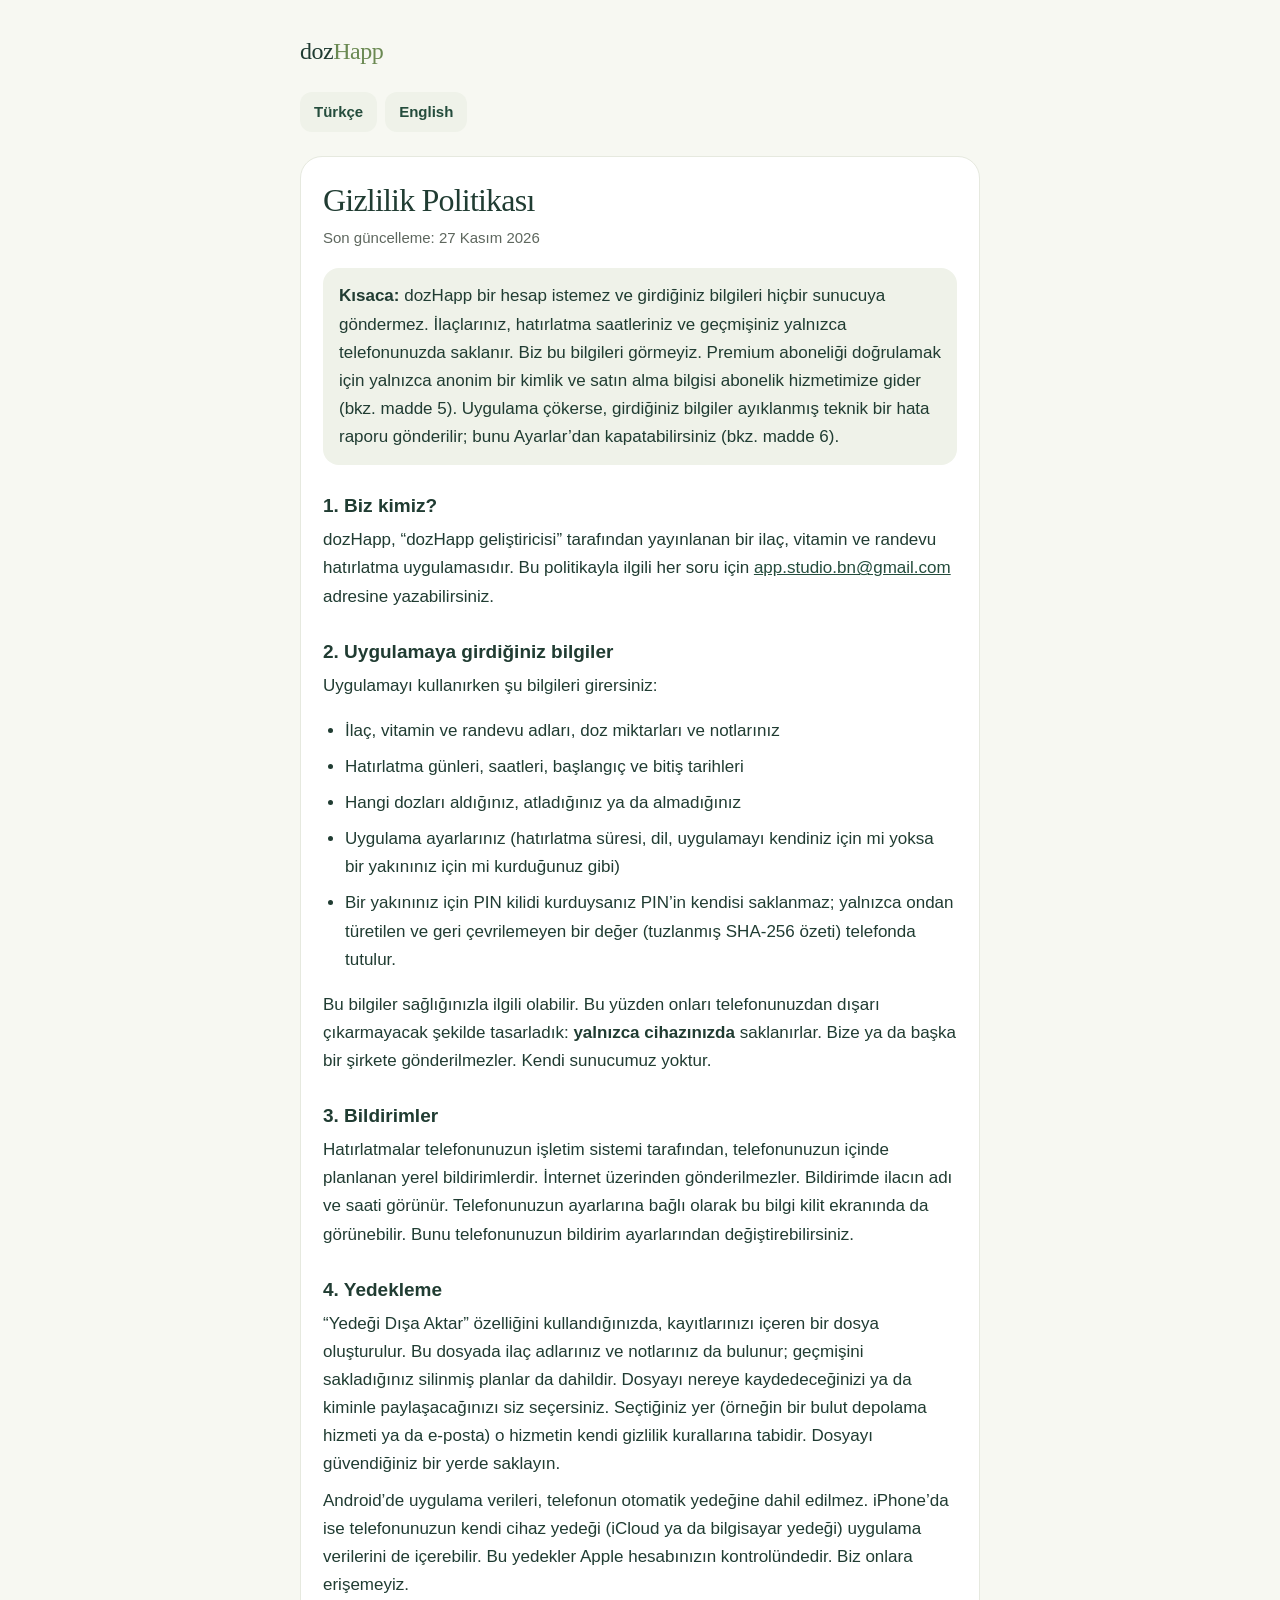
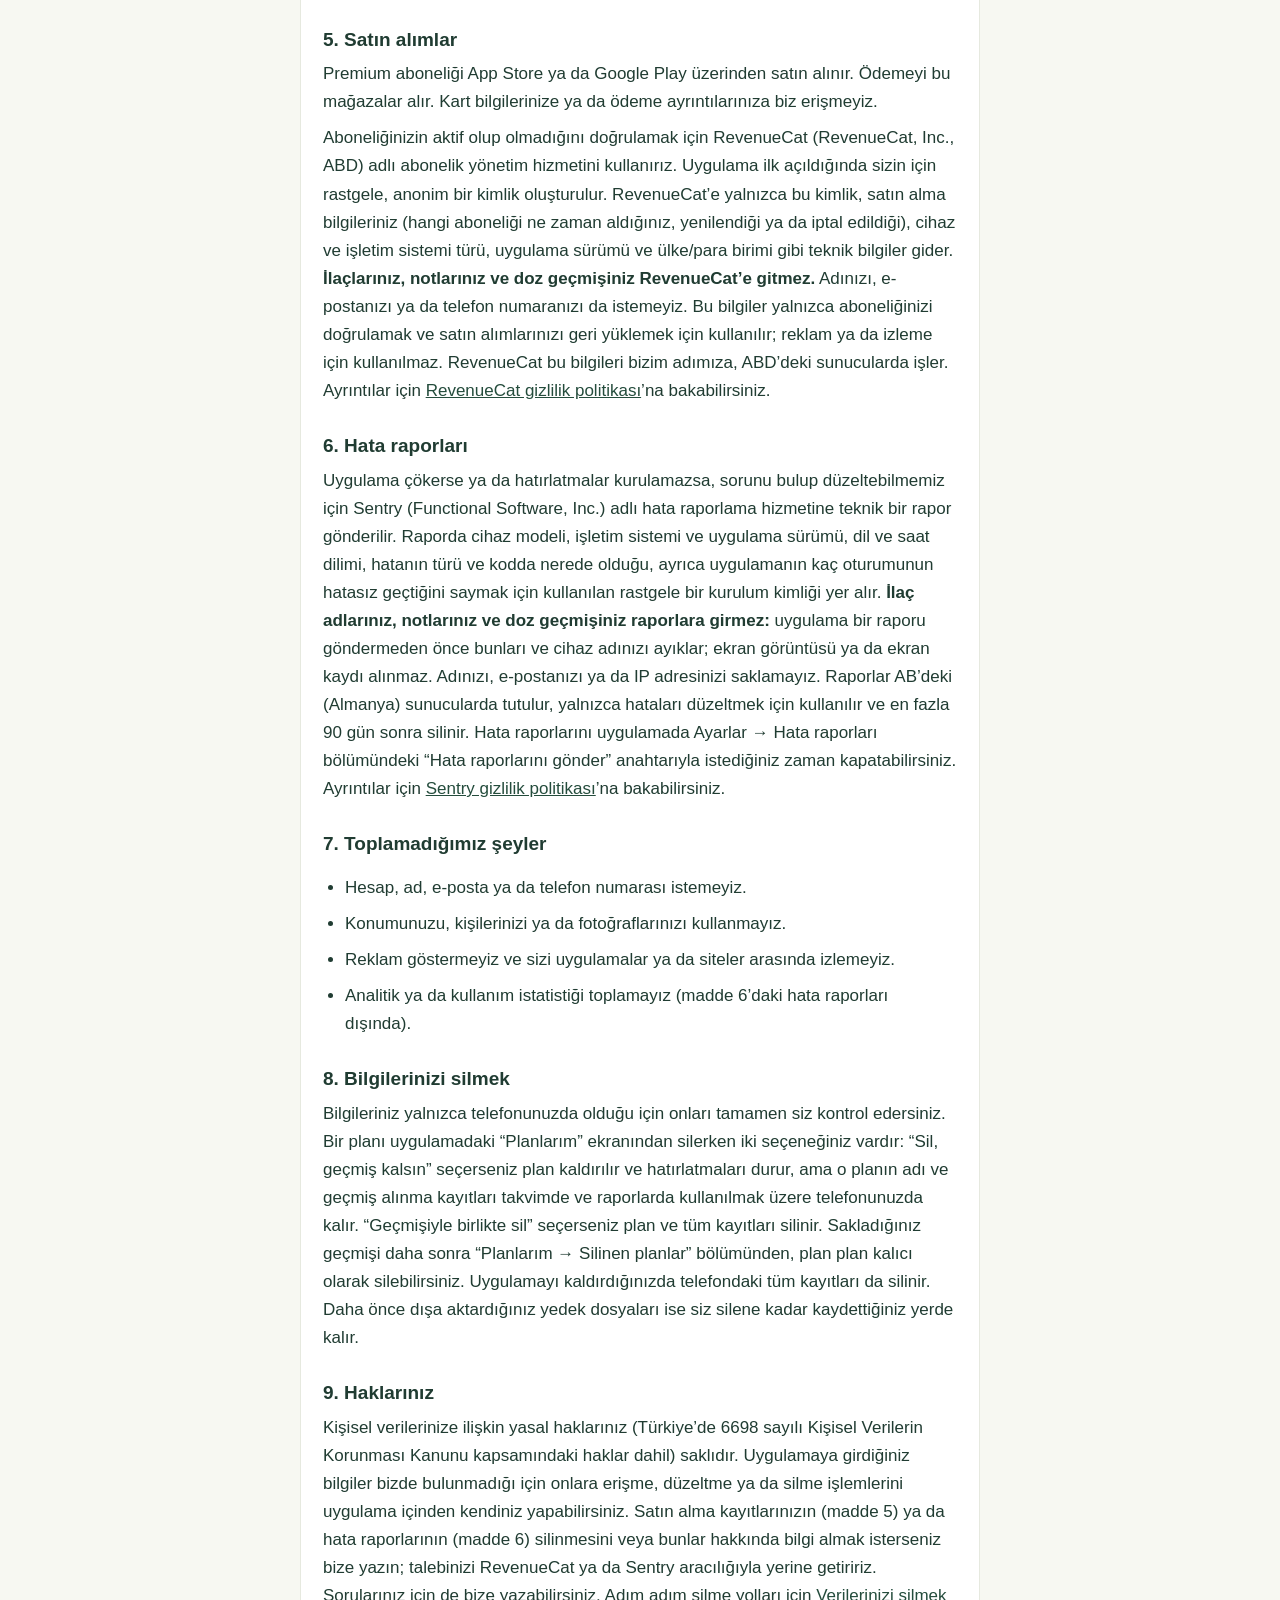
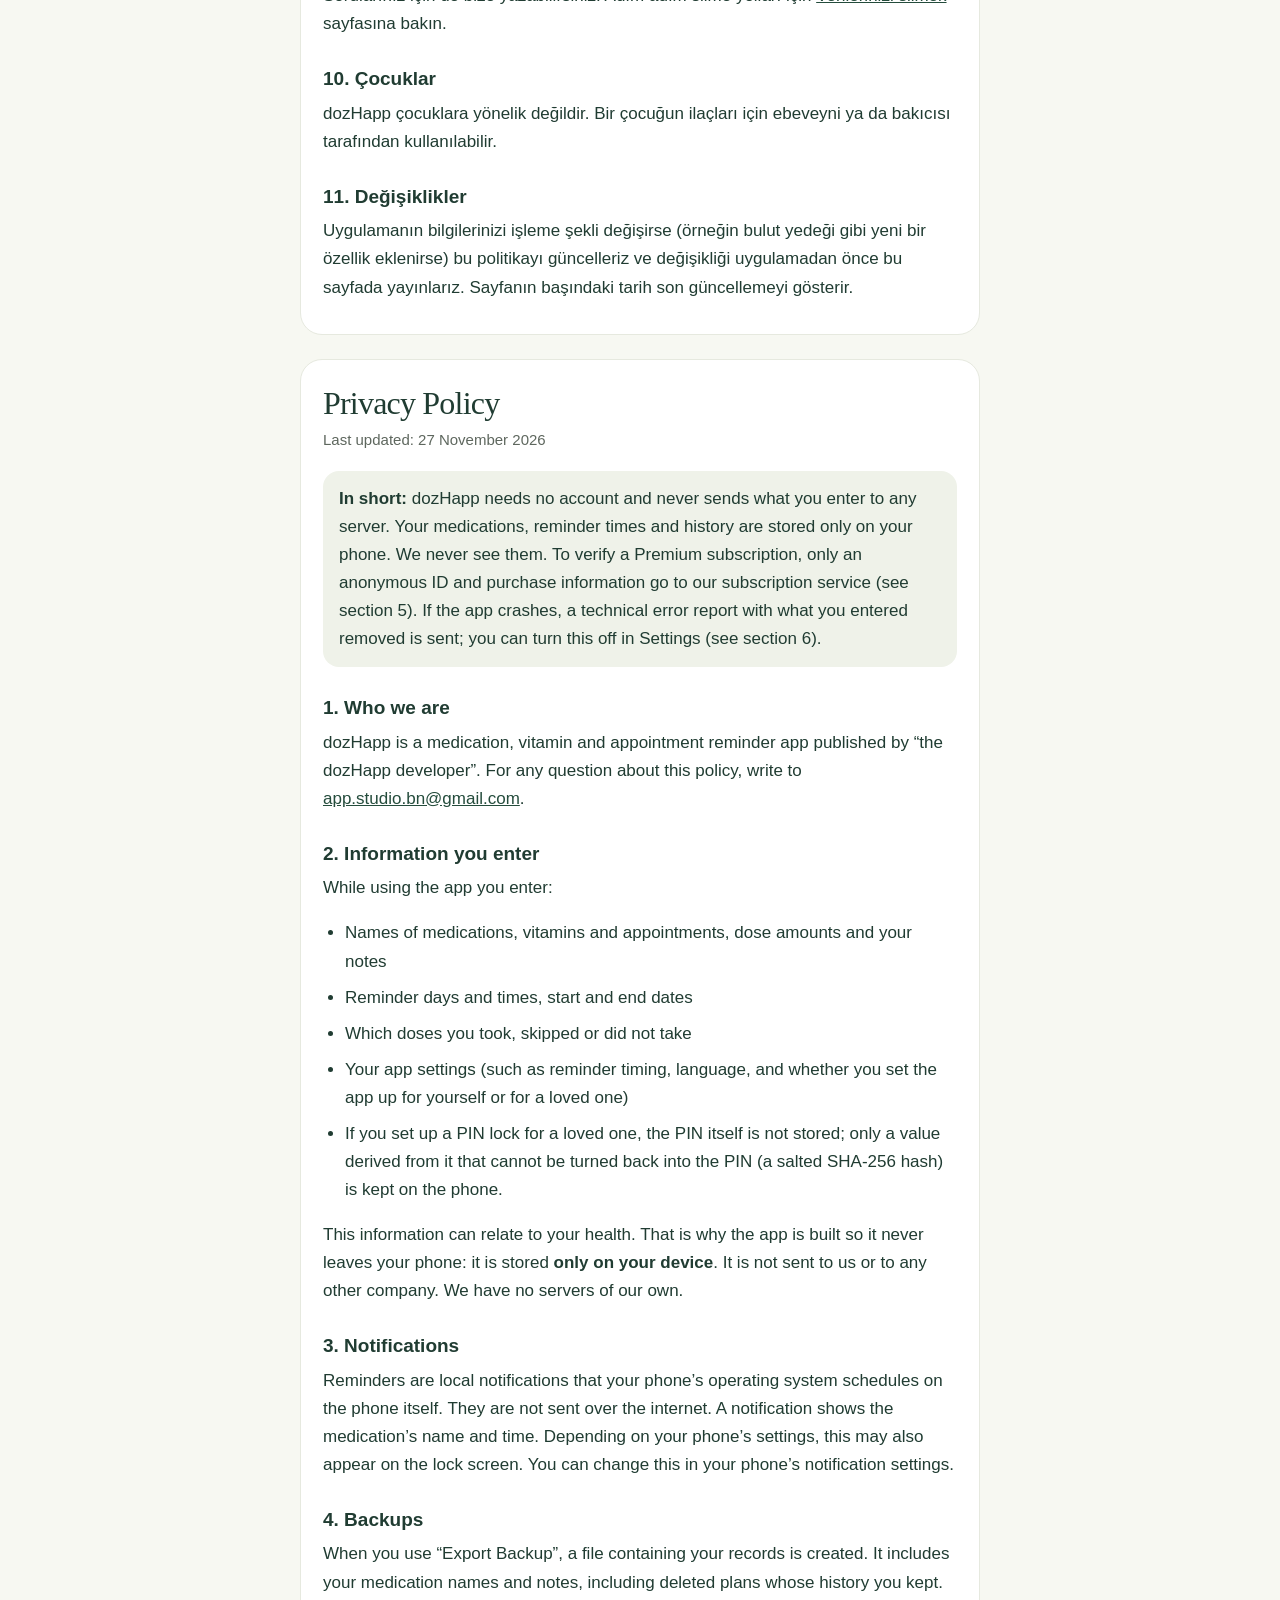
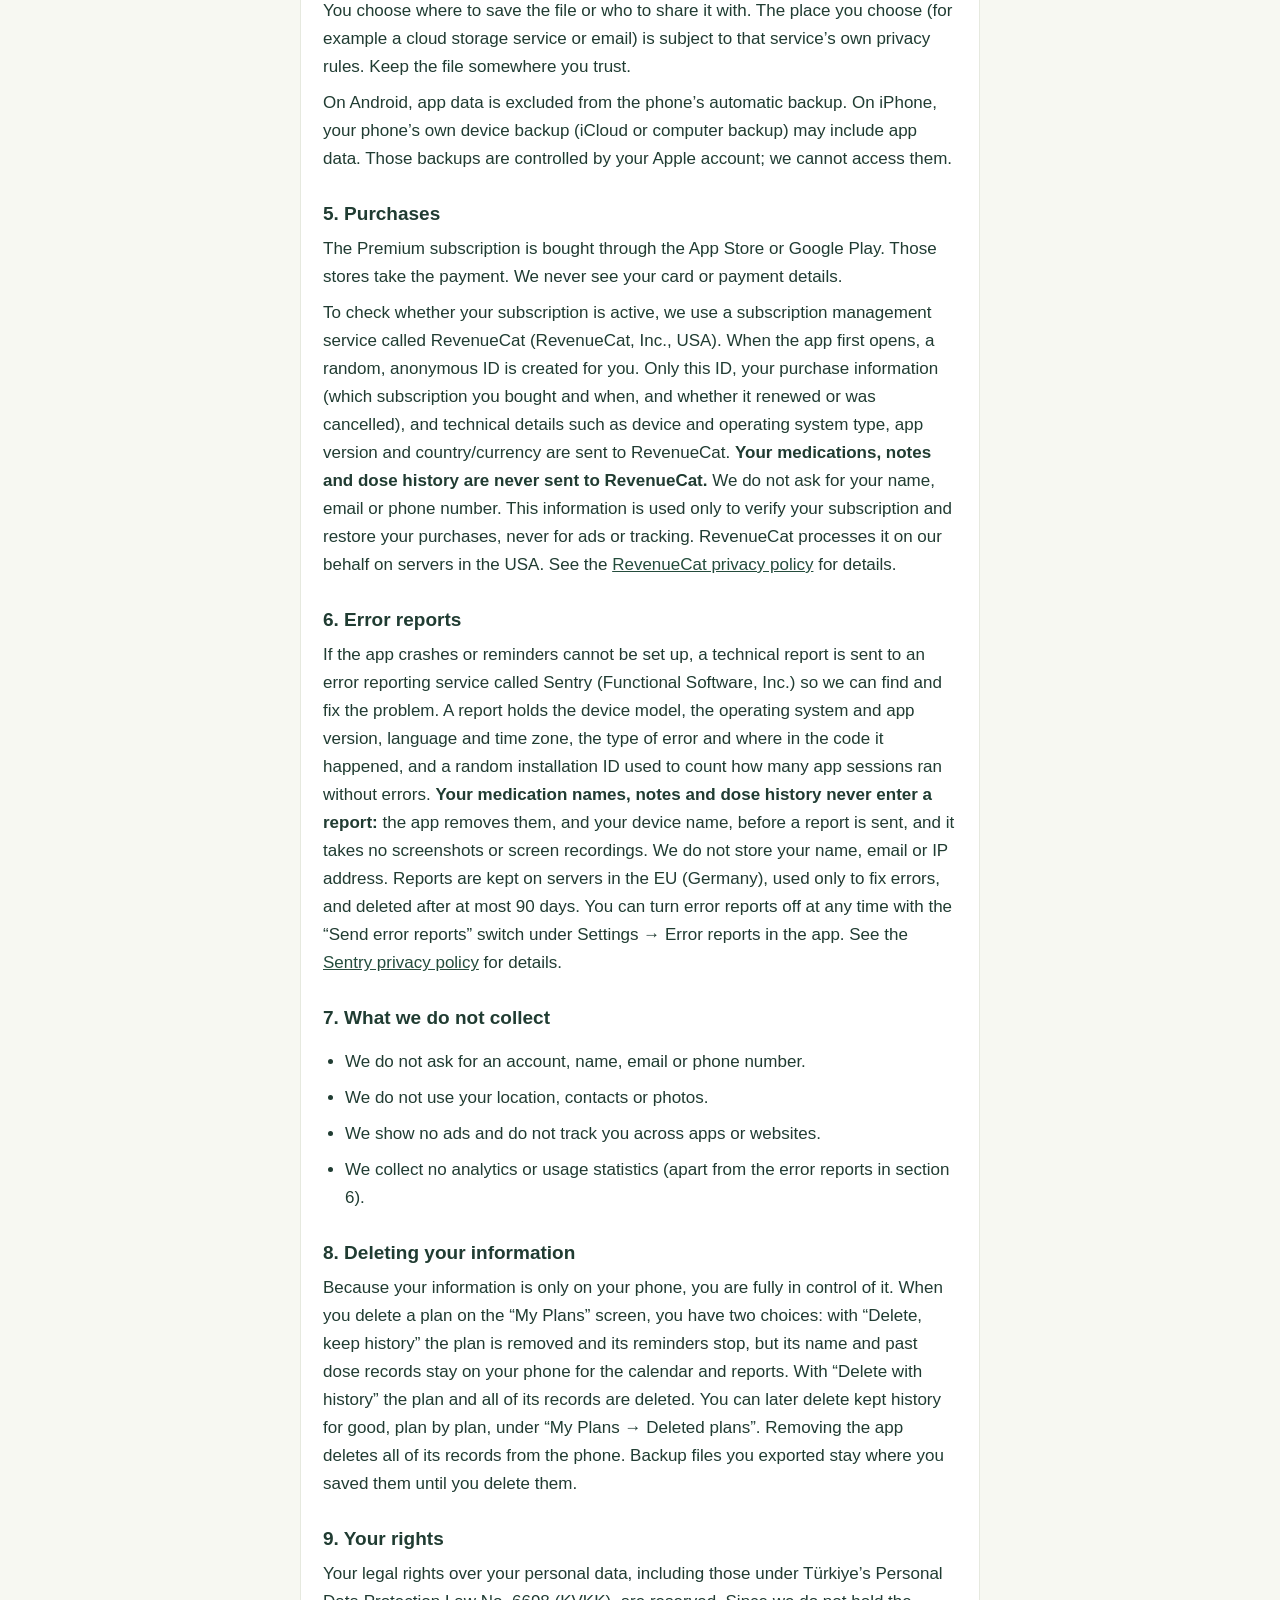
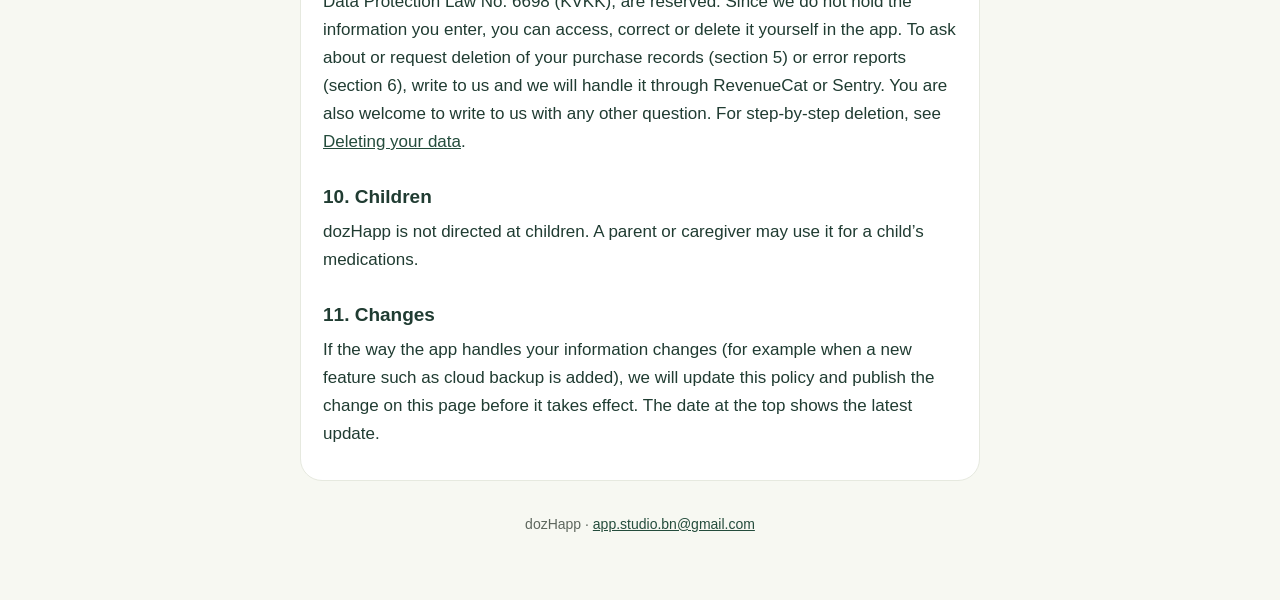
==== commit 896c8b50: "Add the data deletion page and link it (27 Nov 2026)" ====
--- a/privacy/index.html
+++ b/privacy/index.html
@@ -61,7 +61,7 @@
     <p>Bilgileriniz yalnızca telefonunuzda olduğu için onları tamamen siz kontrol edersiniz. Bir planı uygulamadaki “Planlarım” ekranından silerken iki seçeneğiniz vardır: “Sil, geçmiş kalsın” seçerseniz plan kaldırılır ve hatırlatmaları durur, ama o planın adı ve geçmiş alınma kayıtları takvimde ve raporlarda kullanılmak üzere telefonunuzda kalır. “Geçmişiyle birlikte sil” seçerseniz plan ve tüm kayıtları silinir. Sakladığınız geçmişi daha sonra “Planlarım → Silinen planlar” bölümünden, plan plan kalıcı olarak silebilirsiniz. Uygulamayı kaldırdığınızda telefondaki tüm kayıtları da silinir. Daha önce dışa aktardığınız yedek dosyaları ise siz silene kadar kaydettiğiniz yerde kalır.</p>
 
     <h2>9. Haklarınız</h2>
-    <p>Kişisel verilerinize ilişkin yasal haklarınız (Türkiye’de 6698 sayılı Kişisel Verilerin Korunması Kanunu kapsamındaki haklar dahil) saklıdır. Uygulamaya girdiğiniz bilgiler bizde bulunmadığı için onlara erişme, düzeltme ya da silme işlemlerini uygulama içinden kendiniz yapabilirsiniz. Satın alma kayıtlarınızın (madde 5) ya da hata raporlarının (madde 6) silinmesini veya bunlar hakkında bilgi almak isterseniz bize yazın; talebinizi RevenueCat ya da Sentry aracılığıyla yerine getiririz. Sorularınız için de bize yazabilirsiniz.</p>
+    <p>Kişisel verilerinize ilişkin yasal haklarınız (Türkiye’de 6698 sayılı Kişisel Verilerin Korunması Kanunu kapsamındaki haklar dahil) saklıdır. Uygulamaya girdiğiniz bilgiler bizde bulunmadığı için onlara erişme, düzeltme ya da silme işlemlerini uygulama içinden kendiniz yapabilirsiniz. Satın alma kayıtlarınızın (madde 5) ya da hata raporlarının (madde 6) silinmesini veya bunlar hakkında bilgi almak isterseniz bize yazın; talebinizi RevenueCat ya da Sentry aracılığıyla yerine getiririz. Sorularınız için de bize yazabilirsiniz. Adım adım silme yolları için <a href="../delete-data/">Verilerinizi silmek</a> sayfasına bakın.</p>
 
     <h2>10. Çocuklar</h2>
     <p>dozHapp çocuklara yönelik değildir. Bir çocuğun ilaçları için ebeveyni ya da bakıcısı tarafından kullanılabilir.</p>
@@ -116,7 +116,7 @@
     <p>Because your information is only on your phone, you are fully in control of it. When you delete a plan on the “My Plans” screen, you have two choices: with “Delete, keep history” the plan is removed and its reminders stop, but its name and past dose records stay on your phone for the calendar and reports. With “Delete with history” the plan and all of its records are deleted. You can later delete kept history for good, plan by plan, under “My Plans → Deleted plans”. Removing the app deletes all of its records from the phone. Backup files you exported stay where you saved them until you delete them.</p>
 
     <h2>9. Your rights</h2>
-    <p>Your legal rights over your personal data, including those under Türkiye’s Personal Data Protection Law No. 6698 (KVKK), are reserved. Since we do not hold the information you enter, you can access, correct or delete it yourself in the app. To ask about or request deletion of your purchase records (section 5) or error reports (section 6), write to us and we will handle it through RevenueCat or Sentry. You are also welcome to write to us with any other question.</p>
+    <p>Your legal rights over your personal data, including those under Türkiye’s Personal Data Protection Law No. 6698 (KVKK), are reserved. Since we do not hold the information you enter, you can access, correct or delete it yourself in the app. To ask about or request deletion of your purchase records (section 5) or error reports (section 6), write to us and we will handle it through RevenueCat or Sentry. You are also welcome to write to us with any other question. For step-by-step deletion, see <a href="../delete-data/#en">Deleting your data</a>.</p>
 
     <h2>10. Children</h2>
     <p>dozHapp is not directed at children. A parent or caregiver may use it for a child’s medications.</p>
